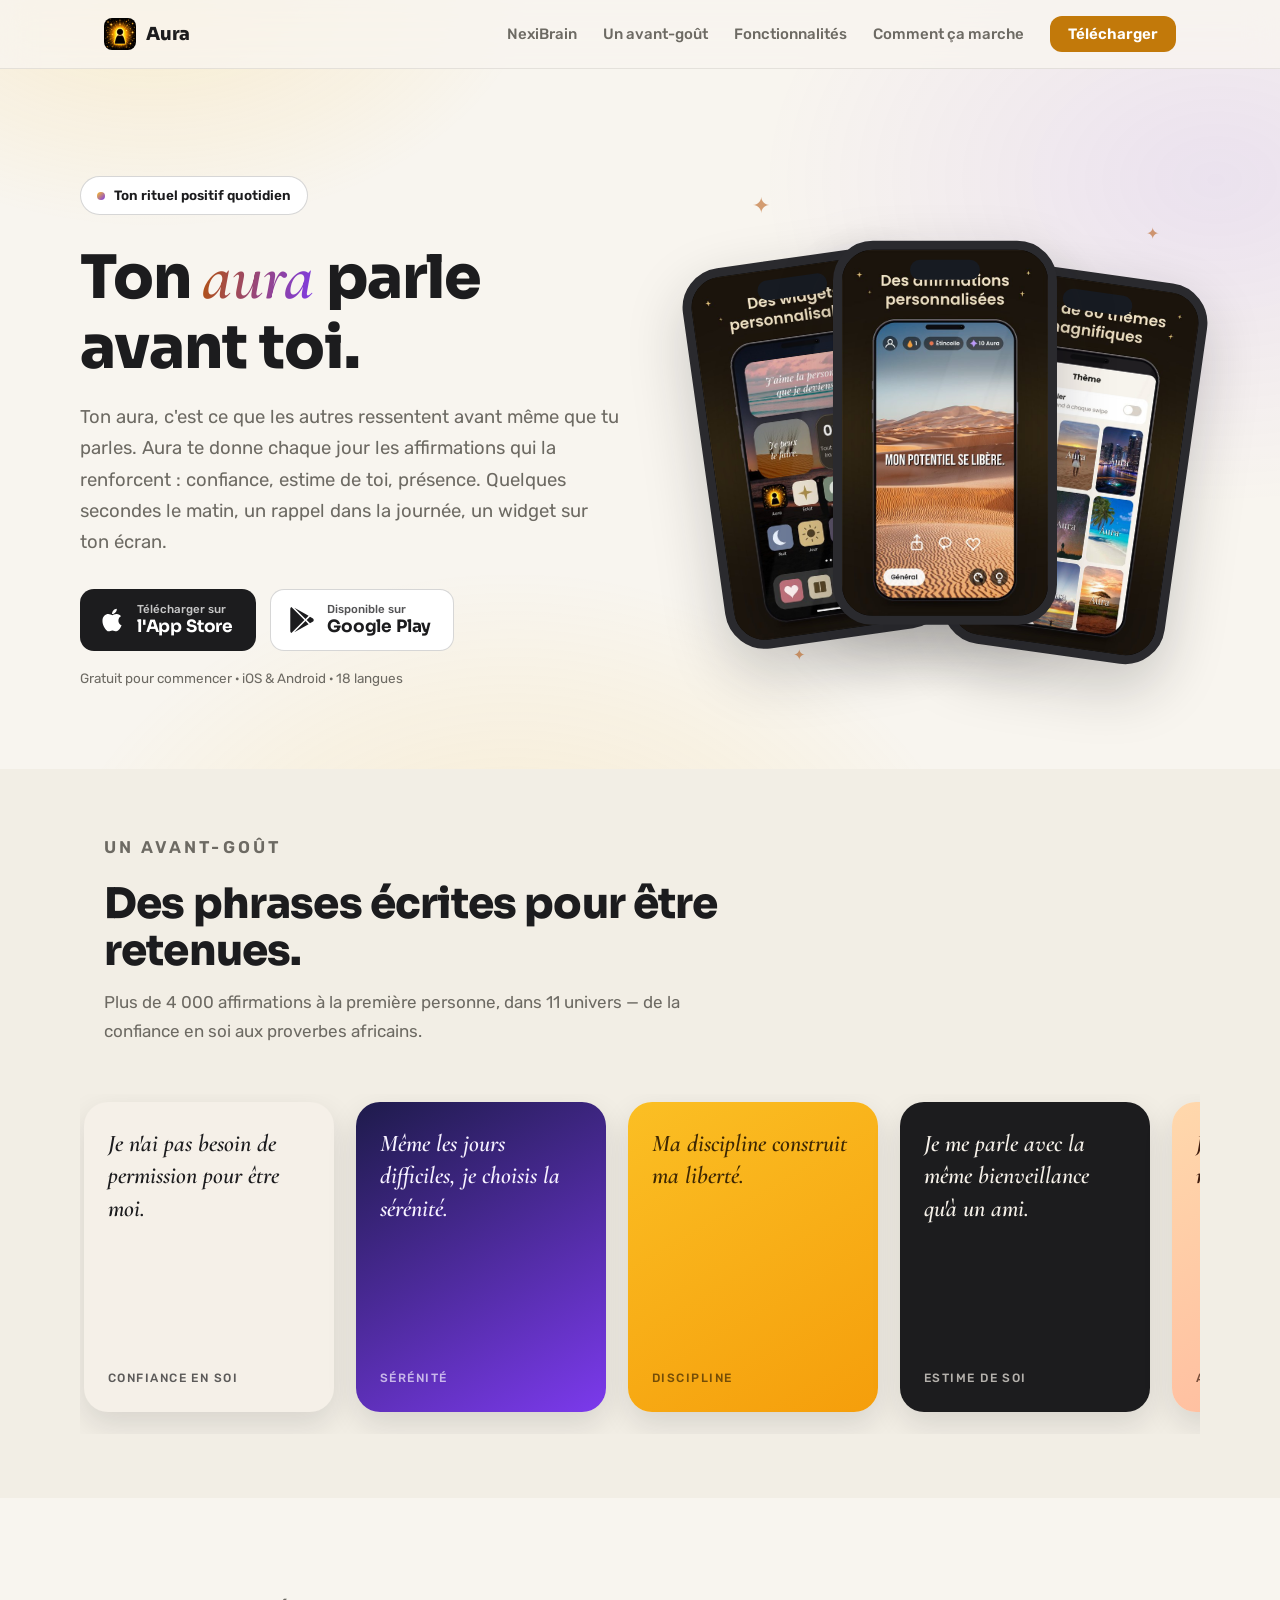
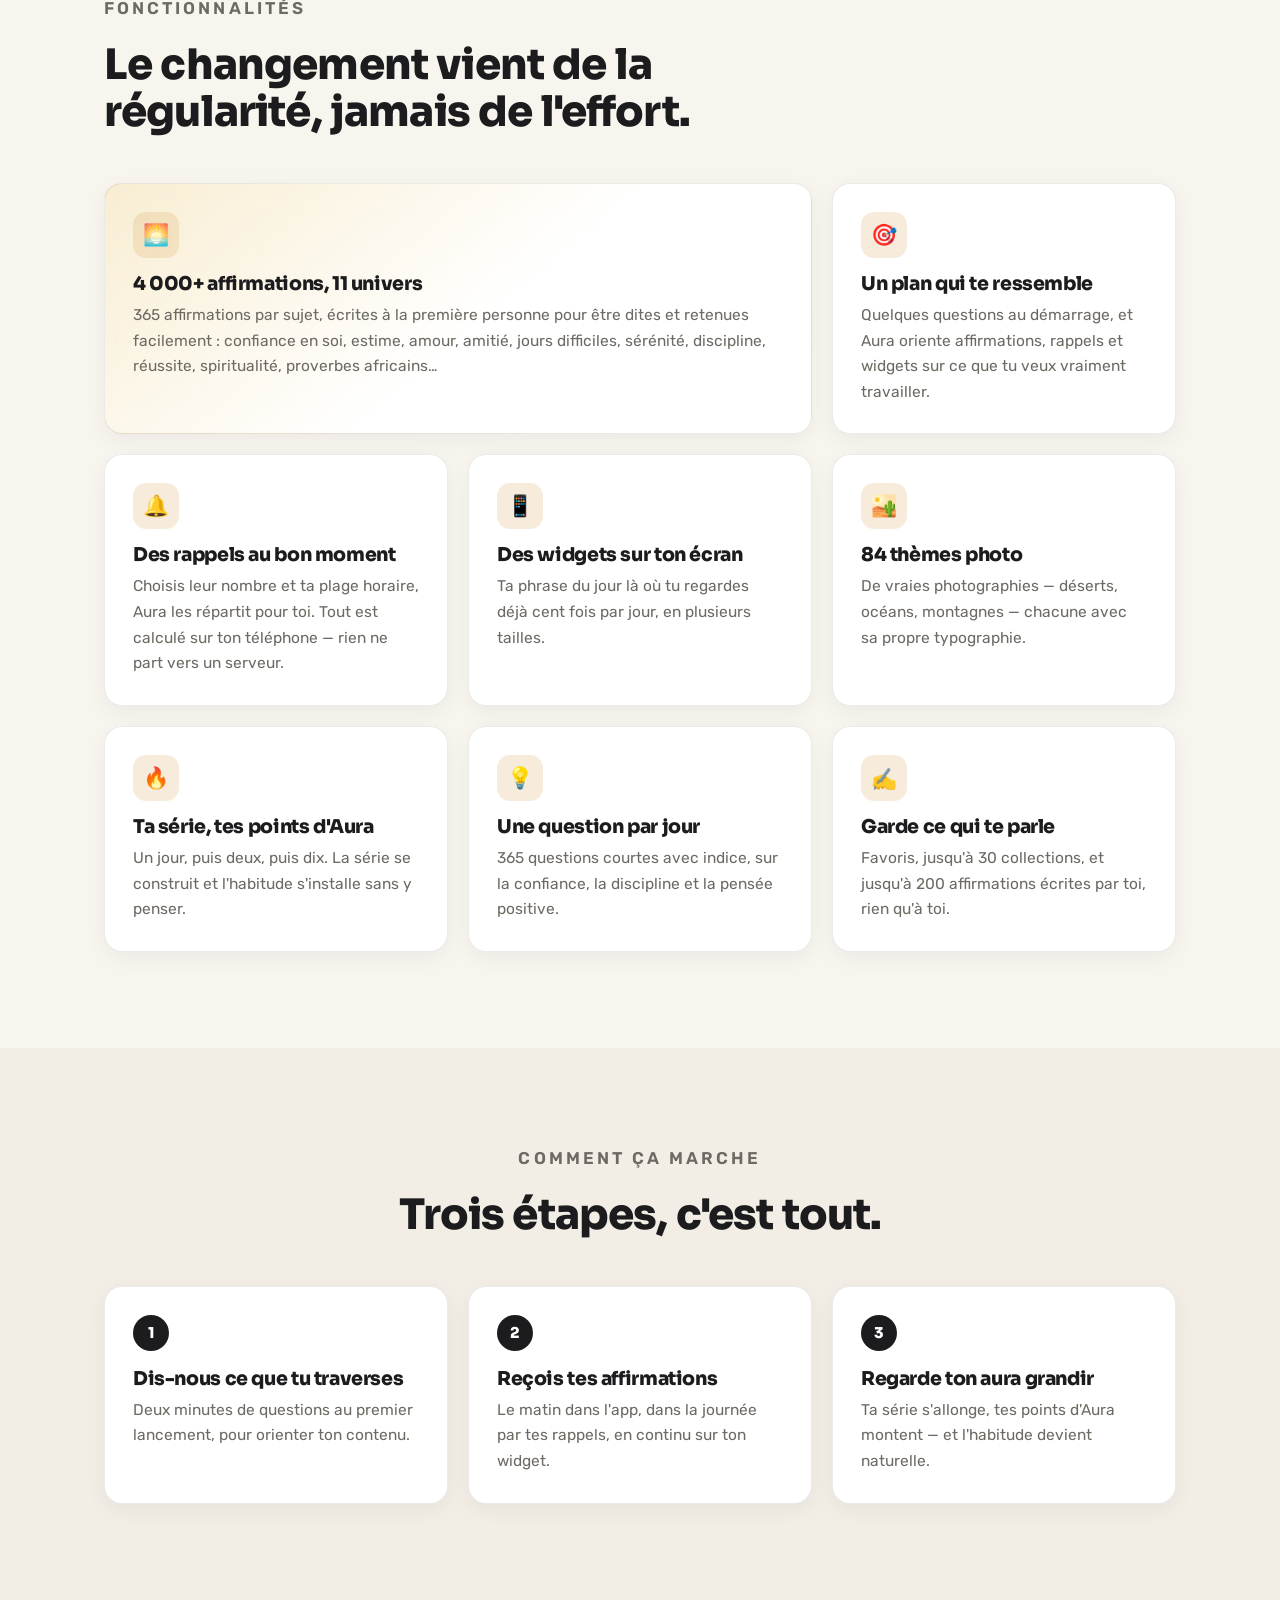
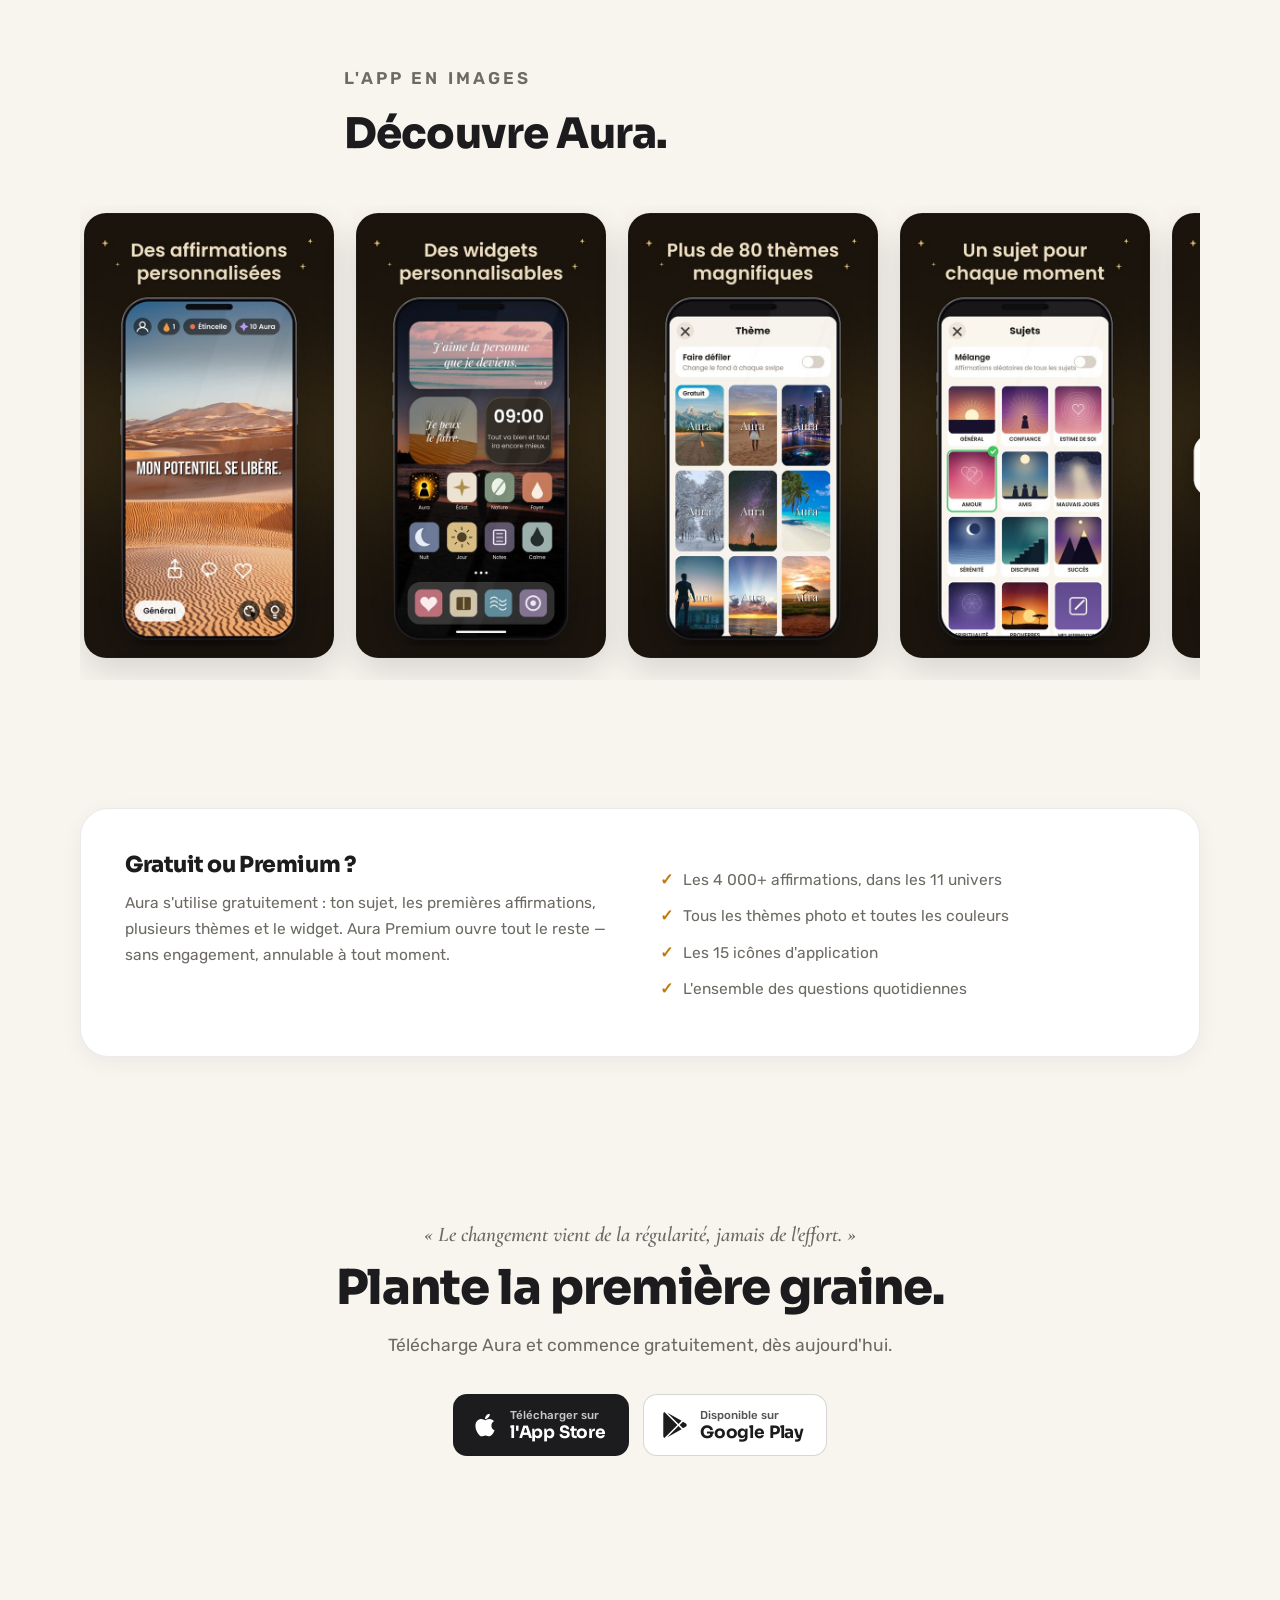
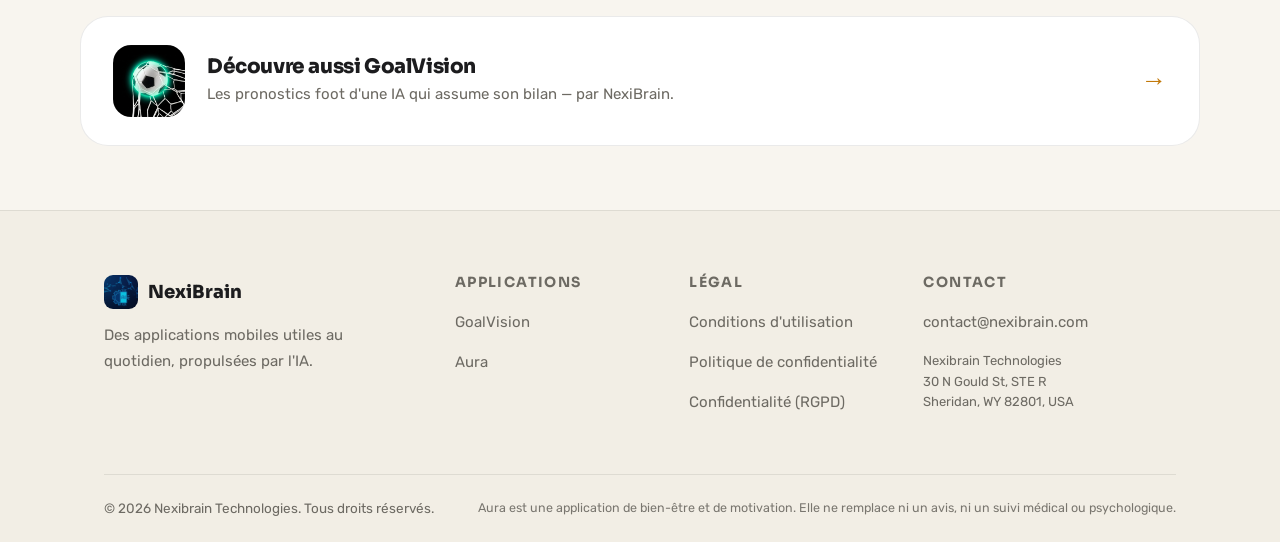
==== aura/index.html @ 0770bfbc "Refonte complète du site NexiBrain en statique Remplace le site WordPress par un site statique (HTML" ====
<!DOCTYPE html>
<html lang="fr">
<head>
  <meta charset="UTF-8">
  <meta name="viewport" content="width=device-width, initial-scale=1.0">
  <title>Aura — Affirmations positives quotidiennes</title>
  <meta name="description" content="Plus de 4 000 affirmations positives et un plan personnalisé pour ta confiance, ton estime et ta sérénité. Widgets, rappels intelligents, 84 thèmes photo.">
  <link rel="canonical" href="https://nexibrain.com/aura/">
  <link rel="icon" type="image/png" href="../assets/img/aura-icon.png">
  <meta name="theme-color" content="#f8f5ef">
  <meta property="og:type" content="website">
  <meta property="og:site_name" content="NexiBrain">
  <meta property="og:title" content="Aura — Affirmations positives quotidiennes">
  <meta property="og:description" content="Ton aura, c'est ce que les autres ressentent avant même que tu parles. Chaque jour, les affirmations qui la renforcent : confiance, estime, sérénité.">
  <meta property="og:url" content="https://nexibrain.com/aura/">
  <meta property="og:image" content="https://nexibrain.com/assets/img/og-aura.jpg">
  <meta name="twitter:card" content="summary_large_image">
  <link rel="preconnect" href="https://fonts.googleapis.com">
  <link rel="preconnect" href="https://fonts.gstatic.com" crossorigin>
  <link href="https://fonts.googleapis.com/css2?family=Sora:wght@400;600;700;800&family=Rubik:wght@400;500;600&family=Cormorant+Garamond:ital,wght@0,600;1,500;1,600&display=swap" rel="stylesheet">
  <link rel="stylesheet" href="../assets/css/base.css">
  <style>
    :root {
      --bg: #f8f5ef;
      --bg-2: #f2eee5;
      --surface: #ffffff;
      --surface-2: #fbf8f2;
      --border: rgba(28, 28, 30, 0.09);
      --border-strong: rgba(28, 28, 30, 0.18);
      --text: #1c1c1e;
      --muted: #6d6a63;
      --accent: #c2790a;
      --accent-2: #7c3aed;
      --accent-ink: #ffffff;
      --glow-a: rgba(251, 191, 36, 0.18);
      --glow-b: rgba(124, 58, 237, 0.10);
      --nav-bg: rgba(248, 245, 239, 0.82);
    }
    body { font-size: 17.5px; }
    .serif { font-family: 'Cormorant Garamond', Georgia, serif; font-style: italic; font-weight: 600; }
    .card { box-shadow: 0 6px 22px rgba(28, 28, 30, 0.05); }
    .store-badge.paper { background: #ffffff; color: #1c1c1e; border-color: var(--border-strong); }
    .store-badge:hover { box-shadow: 0 12px 28px rgba(28, 28, 30, 0.14); }
    .phone { border-color: #2a2a2e; box-shadow: 0 24px 60px rgba(28, 28, 30, 0.22); }
    .pill .dot { animation: none; background: linear-gradient(135deg, #fbbf24, #7c3aed); }

    /* HERO */
    .hero { padding: 84px 0 56px; }
    .hero-grid { display: grid; grid-template-columns: 1.05fr 0.95fr; gap: 48px; align-items: center; }
    .hero h1 { font-size: clamp(36px, 5.8vw, 60px); margin: 24px 0 20px; letter-spacing: -0.015em; }
    .hero h1 .serif {
      font-size: 1.12em;
      background: linear-gradient(100deg, #b45309, #7c3aed);
      -webkit-background-clip: text;
      background-clip: text;
      color: transparent;
      padding-right: 2px;
    }
    .hero .lead { color: var(--muted); font-size: 18.5px; max-width: 540px; margin-bottom: 30px; }
    .hero-micro { font-size: 13.5px; color: var(--muted); margin-top: 16px; }

    /* Éventail de téléphones */
    .fan { position: relative; height: min(560px, 92vw); }
    .fan::before {
      content: "";
      position: absolute;
      inset: 8% 6%;
      border-radius: 50%;
      background:
        radial-gradient(closest-side at 35% 40%, rgba(124, 58, 237, 0.16), transparent 75%),
        radial-gradient(closest-side at 70% 65%, rgba(251, 191, 36, 0.28), transparent 75%);
      filter: blur(38px);
    }
    .fan .phone { position: absolute; width: min(228px, 44%); top: 50%; left: 50%; }
    .fan .p-left { transform: translate(-108%, -46%) rotate(-8deg); z-index: 1; }
    .fan .p-mid { transform: translate(-50%, -50%); z-index: 3; }
    .fan .p-right { transform: translate(8%, -42%) rotate(8deg); z-index: 2; }
    .sparkle { position: absolute; color: #b45309; opacity: 0.55; font-size: 22px; z-index: 4; }
    .sp-1 { top: 6%; left: 12%; }
    .sp-2 { top: 12%; right: 8%; font-size: 16px; }
    .sp-3 { bottom: 8%; left: 20%; font-size: 15px; }
    @media (max-width: 900px) {
      .hero-grid { grid-template-columns: 1fr; }
      .fan { height: min(480px, 100vw); margin-top: 12px; }
      .fan .p-left { transform: translate(-104%, -46%) rotate(-7deg); }
      .fan .p-right { transform: translate(2%, -42%) rotate(7deg); }
    }

    /* Cartes d'affirmations */
    .aff-card {
      width: 250px;
      height: 310px;
      border-radius: 24px;
      padding: 26px 24px;
      display: flex;
      flex-direction: column;
      justify-content: space-between;
      box-shadow: 0 12px 30px rgba(28, 28, 30, 0.12);
      font-family: 'Cormorant Garamond', Georgia, serif;
      font-style: italic;
      font-weight: 600;
      font-size: 24px;
      line-height: 1.35;
    }
    .aff-card .topic {
      font-family: var(--font-body);
      font-style: normal;
      font-weight: 500;
      font-size: 12px;
      letter-spacing: 0.12em;
      text-transform: uppercase;
      opacity: 0.7;
    }
    .aff-cream { background: #f5f0e8; color: #1c1c1e; }
    .aff-ink { background: #1c1c1e; color: #f5f0e8; }
    .aff-peach { background: linear-gradient(150deg, #ffd8ac, #ffb79d); color: #401d0f; }
    .aff-aura { background: linear-gradient(150deg, #1e1b4b, #7c3aed); color: #f6f1ff; }
    .aff-gold { background: linear-gradient(150deg, #fbbf24, #f59e0b); color: #3d2703; }

    /* Fonctionnalités */
    .features-grid { display: grid; grid-template-columns: repeat(3, 1fr); gap: 20px; }
    .features-grid .wide { grid-column: span 2; background: linear-gradient(140deg, rgba(251, 191, 36, 0.14), #ffffff 55%); }
    @media (max-width: 860px) {
      .features-grid { grid-template-columns: 1fr; }
      .features-grid .wide { grid-column: span 1; }
    }

    /* Étapes */
    .steps { display: grid; grid-template-columns: repeat(3, 1fr); gap: 20px; counter-reset: step; }
    .steps .card h3 { margin-top: 4px; }
    .step-num {
      font-family: var(--font-display);
      font-weight: 800;
      font-size: 15px;
      display: inline-grid;
      place-items: center;
      width: 36px;
      height: 36px;
      border-radius: 50%;
      background: #1c1c1e;
      color: #fff;
      margin-bottom: 14px;
    }
    @media (max-width: 760px) { .steps { grid-template-columns: 1fr; } }

    /* Galerie */
    .gallery-card { border-radius: 22px; overflow: hidden; box-shadow: 0 14px 34px rgba(28, 28, 30, 0.14); width: 250px; }
    .gallery-card img { width: 100%; }

    /* Premium */
    .premium {
      border: 1px solid var(--border);
      border-radius: var(--radius-lg);
      background: var(--surface);
      padding: 44px;
      display: grid;
      grid-template-columns: 1fr 1fr;
      gap: 40px;
      box-shadow: 0 6px 22px rgba(28, 28, 30, 0.05);
    }
    .premium h3 { font-size: 22px; margin-bottom: 12px; }
    .premium p { color: var(--muted); font-size: 15.5px; }
    .premium ul { list-style: none; margin-top: 14px; }
    .premium li { display: flex; gap: 10px; color: var(--muted); font-size: 15.5px; margin-bottom: 10px; }
    .premium li::before { content: "✓"; color: var(--accent); font-weight: 700; flex: none; }
    @media (max-width: 760px) { .premium { grid-template-columns: 1fr; padding: 30px 24px; } }

    /* CTA final */
    .final-cta { text-align: center; }
    .final-cta h2 { font-size: clamp(30px, 5vw, 48px); margin-bottom: 16px; }
    .final-cta .mantra { font-size: 21px; margin-bottom: 8px; }
    .final-cta p { color: var(--muted); margin-bottom: 34px; }
    .final-cta .store-badges { justify-content: center; }

    .disclaimer { font-size: 12.5px; color: var(--muted); opacity: 0.9; }
  </style>
</head>
<body>
  <div class="ambient" aria-hidden="true"></div>

  <header class="nav">
    <div class="container nav-inner">
      <a class="nav-brand" href="../">
        <img src="../assets/img/aura-icon.png" alt="" width="32" height="32">
        Aura
      </a>
      <nav aria-label="Navigation principale">
        <button class="nav-toggle" aria-expanded="false" aria-controls="nav-menu" aria-label="Ouvrir le menu">☰</button>
        <ul class="nav-links" id="nav-menu">
          <li><a href="../">NexiBrain</a></li>
          <li><a href="#avant-gout">Un avant-goût</a></li>
          <li><a href="#features">Fonctionnalités</a></li>
          <li><a href="#comment">Comment ça marche</a></li>
          <li><a class="nav-cta" href="#download">Télécharger</a></li>
        </ul>
      </nav>
    </div>
  </header>

  <main>
    <!-- ============================== HERO ============================== -->
    <section class="hero container">
      <div class="hero-grid">
        <div>
          <span class="pill reveal"><span class="dot"></span>Ton rituel positif quotidien</span>
          <h1 class="reveal d1">Ton <span class="serif">aura</span> parle avant toi.</h1>
          <p class="lead reveal d2">Ton aura, c'est ce que les autres ressentent avant même que tu parles. Aura te donne chaque jour les affirmations qui la renforcent : confiance, estime de toi, présence. Quelques secondes le matin, un rappel dans la journée, un widget sur ton écran.</p>
          <div class="store-badges reveal d3">
            <a class="store-badge ink" href="https://apps.apple.com/app/id6796895963" target="_blank" rel="noopener">
              <svg viewBox="0 0 384 512" fill="currentColor" aria-hidden="true"><path d="M318.7 268.7c-.2-36.7 16.4-64.4 50-84.8-18.8-26.9-47.2-41.7-84.7-44.6-35.5-2.8-74.3 20.7-88.5 20.7-15 0-49.4-19.7-76.4-19.7C63.3 141.2 4 184.8 4 273.5q0 39.3 14.4 81.2c12.8 36.7 59 126.7 107.2 125.2 25.2-.6 43-17.9 75.8-17.9 31.8 0 48.3 17.9 76.4 17.9 48.6-.7 90.4-82.5 102.6-119.3-65.2-30.7-61.7-90-61.7-91.9zm-56.6-164.2c27.3-32.4 24.8-61.9 24-72.5-24.1 1.4-52 16.4-67.9 34.9-17.5 19.8-27.8 44.3-25.6 71.9 26.1 2 49.9-11.4 69.5-34.3z"/></svg>
              <span><small>Télécharger sur</small><strong>l'App Store</strong></span>
            </a>
            <a class="store-badge paper" href="https://play.google.com/store/apps/details?id=nexibrain.boost.motivation" target="_blank" rel="noopener">
              <svg viewBox="0 0 512 512" fill="currentColor" aria-hidden="true"><path d="M325.3 234.3L104.6 13l280.8 161.2-60.1 60.1zM47 0C34 6.8 25.3 19.2 25.3 35.3v441.3c0 16.1 8.7 28.5 21.7 35.3l256.6-256L47 0zm425.2 225.6l-58.9-34.1-65.7 64.5 65.7 64.5 60.1-34.1c18-14.3 18-46.5-1.2-60.8zM104.6 499l280.8-161.2-60.1-60.1L104.6 499z"/></svg>
              <span><small>Disponible sur</small><strong>Google Play</strong></span>
            </a>
          </div>
          <p class="hero-micro reveal d3">Gratuit pour commencer · iOS &amp; Android · 18 langues</p>
        </div>
        <div class="fan reveal d2">
          <span class="sparkle sp-1" aria-hidden="true">✦</span>
          <span class="sparkle sp-2" aria-hidden="true">✦</span>
          <span class="sparkle sp-3" aria-hidden="true">✦</span>
          <div class="phone p-left"><img src="../assets/img/aura/shot-widgets.jpg" alt="Widgets Aura sur l'écran d'accueil" width="540" height="960"></div>
          <div class="phone p-mid"><img src="../assets/img/aura/shot-quotes.jpg" alt="Affirmation du jour dans Aura" width="540" height="960" fetchpriority="high"></div>
          <div class="phone p-right"><img src="../assets/img/aura/shot-themes.jpg" alt="Thèmes photographiques d'Aura" width="540" height="960"></div>
        </div>
      </div>
    </section>

    <!-- ============================== AVANT-GOÛT ============================== -->
    <section id="avant-gout" class="section-tight" style="background: var(--bg-2);">
      <div class="container">
        <div class="section-head reveal">
          <p class="eyebrow">Un avant-goût</p>
          <h2>Des phrases écrites pour être retenues.</h2>
          <p>Plus de 4 000 affirmations à la première personne, dans 11 univers — de la confiance en soi aux proverbes africains.</p>
        </div>
      </div>
      <div class="container snap-row reveal">
        <div class="aff-card aff-cream"><span>Je n'ai pas besoin de permission pour être moi.</span><span class="topic">Confiance en soi</span></div>
        <div class="aff-card aff-aura"><span>Même les jours difficiles, je choisis la sérénité.</span><span class="topic">Sérénité</span></div>
        <div class="aff-card aff-gold"><span>Ma discipline construit ma liberté.</span><span class="topic">Discipline</span></div>
        <div class="aff-card aff-ink"><span>Je me parle avec la même bienveillance qu'à un ami.</span><span class="topic">Estime de soi</span></div>
        <div class="aff-card aff-peach"><span>Je mérite ce qui m'arrive de beau.</span><span class="topic">Amour</span></div>
      </div>
    </section>

    <!-- ============================== FONCTIONNALITÉS ============================== -->
    <section id="features" class="section">
      <div class="container">
        <div class="section-head reveal">
          <p class="eyebrow">Fonctionnalités</p>
          <h2>Le changement vient de la régularité, jamais de l'effort.</h2>
        </div>
        <div class="features-grid">
          <div class="card wide reveal">
            <div class="card-icon">🌅</div>
            <h3>4 000+ affirmations, 11 univers</h3>
            <p>365 affirmations par sujet, écrites à la première personne pour être dites et retenues facilement : confiance en soi, estime, amour, amitié, jours difficiles, sérénité, discipline, réussite, spiritualité, proverbes africains…</p>
          </div>
          <div class="card reveal d1">
            <div class="card-icon">🎯</div>
            <h3>Un plan qui te ressemble</h3>
            <p>Quelques questions au démarrage, et Aura oriente affirmations, rappels et widgets sur ce que tu veux vraiment travailler.</p>
          </div>
          <div class="card reveal">
            <div class="card-icon">🔔</div>
            <h3>Des rappels au bon moment</h3>
            <p>Choisis leur nombre et ta plage horaire, Aura les répartit pour toi. Tout est calculé sur ton téléphone — rien ne part vers un serveur.</p>
          </div>
          <div class="card reveal d1">
            <div class="card-icon">📱</div>
            <h3>Des widgets sur ton écran</h3>
            <p>Ta phrase du jour là où tu regardes déjà cent fois par jour, en plusieurs tailles.</p>
          </div>
          <div class="card reveal d2">
            <div class="card-icon">🏜️</div>
            <h3>84 thèmes photo</h3>
            <p>De vraies photographies — déserts, océans, montagnes — chacune avec sa propre typographie.</p>
          </div>
          <div class="card reveal">
            <div class="card-icon">🔥</div>
            <h3>Ta série, tes points d'Aura</h3>
            <p>Un jour, puis deux, puis dix. La série se construit et l'habitude s'installe sans y penser.</p>
          </div>
          <div class="card reveal d1">
            <div class="card-icon">💡</div>
            <h3>Une question par jour</h3>
            <p>365 questions courtes avec indice, sur la confiance, la discipline et la pensée positive.</p>
          </div>
          <div class="card reveal d2">
            <div class="card-icon">✍️</div>
            <h3>Garde ce qui te parle</h3>
            <p>Favoris, jusqu'à 30 collections, et jusqu'à 200 affirmations écrites par toi, rien qu'à toi.</p>
          </div>
        </div>
      </div>
    </section>

    <!-- ============================== COMMENT ÇA MARCHE ============================== -->
    <section id="comment" class="section" style="background: var(--bg-2);">
      <div class="container">
        <div class="section-head center reveal">
          <p class="eyebrow">Comment ça marche</p>
          <h2>Trois étapes, c'est tout.</h2>
        </div>
        <div class="steps">
          <div class="card reveal">
            <span class="step-num">1</span>
            <h3>Dis-nous ce que tu traverses</h3>
            <p>Deux minutes de questions au premier lancement, pour orienter ton contenu.</p>
          </div>
          <div class="card reveal d1">
            <span class="step-num">2</span>
            <h3>Reçois tes affirmations</h3>
            <p>Le matin dans l'app, dans la journée par tes rappels, en continu sur ton widget.</p>
          </div>
          <div class="card reveal d2">
            <span class="step-num">3</span>
            <h3>Regarde ton aura grandir</h3>
            <p>Ta série s'allonge, tes points d'Aura montent — et l'habitude devient naturelle.</p>
          </div>
        </div>
      </div>
    </section>

    <!-- ============================== GALERIE ============================== -->
    <section class="section-tight">
      <div class="container section-head reveal">
        <p class="eyebrow">L'app en images</p>
        <h2>Découvre Aura.</h2>
      </div>
      <div class="container snap-row reveal">
        <div class="gallery-card"><img src="../assets/img/aura/shot-quotes.jpg" alt="Affirmation du jour sur un thème photo" loading="lazy" width="540" height="960"></div>
        <div class="gallery-card"><img src="../assets/img/aura/shot-widgets.jpg" alt="Widgets d'écran d'accueil" loading="lazy" width="540" height="960"></div>
        <div class="gallery-card"><img src="../assets/img/aura/shot-themes.jpg" alt="Choix des thèmes photographiques" loading="lazy" width="540" height="960"></div>
        <div class="gallery-card"><img src="../assets/img/aura/shot-subjects.jpg" alt="Les 11 univers d'affirmations" loading="lazy" width="540" height="960"></div>
        <div class="gallery-card"><img src="../assets/img/aura/shot-notif.jpg" alt="Rappels intelligents" loading="lazy" width="540" height="960"></div>
        <div class="gallery-card"><img src="../assets/img/aura/shot-question.jpg" alt="Une question par jour" loading="lazy" width="540" height="960"></div>
      </div>
    </section>

    <!-- ============================== PREMIUM ============================== -->
    <section class="section-tight container">
      <div class="premium reveal">
        <div>
          <h3>Gratuit ou Premium ?</h3>
          <p>Aura s'utilise gratuitement : ton sujet, les premières affirmations, plusieurs thèmes et le widget. Aura Premium ouvre tout le reste — sans engagement, annulable à tout moment.</p>
        </div>
        <div>
          <ul>
            <li>Les 4 000+ affirmations, dans les 11 univers</li>
            <li>Tous les thèmes photo et toutes les couleurs</li>
            <li>Les 15 icônes d'application</li>
            <li>L'ensemble des questions quotidiennes</li>
          </ul>
        </div>
      </div>
    </section>

    <!-- ============================== CTA FINAL ============================== -->
    <section id="download" class="section final-cta">
      <div class="container">
        <p class="mantra serif reveal">« Le changement vient de la régularité, jamais de l'effort. »</p>
        <h2 class="reveal d1">Plante la première graine.</h2>
        <p class="reveal d1">Télécharge Aura et commence gratuitement, dès aujourd'hui.</p>
        <div class="store-badges reveal d2">
          <a class="store-badge ink" href="https://apps.apple.com/app/id6796895963" target="_blank" rel="noopener">
            <svg viewBox="0 0 384 512" fill="currentColor" aria-hidden="true"><path d="M318.7 268.7c-.2-36.7 16.4-64.4 50-84.8-18.8-26.9-47.2-41.7-84.7-44.6-35.5-2.8-74.3 20.7-88.5 20.7-15 0-49.4-19.7-76.4-19.7C63.3 141.2 4 184.8 4 273.5q0 39.3 14.4 81.2c12.8 36.7 59 126.7 107.2 125.2 25.2-.6 43-17.9 75.8-17.9 31.8 0 48.3 17.9 76.4 17.9 48.6-.7 90.4-82.5 102.6-119.3-65.2-30.7-61.7-90-61.7-91.9zm-56.6-164.2c27.3-32.4 24.8-61.9 24-72.5-24.1 1.4-52 16.4-67.9 34.9-17.5 19.8-27.8 44.3-25.6 71.9 26.1 2 49.9-11.4 69.5-34.3z"/></svg>
            <span><small>Télécharger sur</small><strong>l'App Store</strong></span>
          </a>
          <a class="store-badge paper" href="https://play.google.com/store/apps/details?id=nexibrain.boost.motivation" target="_blank" rel="noopener">
            <svg viewBox="0 0 512 512" fill="currentColor" aria-hidden="true"><path d="M325.3 234.3L104.6 13l280.8 161.2-60.1 60.1zM47 0C34 6.8 25.3 19.2 25.3 35.3v441.3c0 16.1 8.7 28.5 21.7 35.3l256.6-256L47 0zm425.2 225.6l-58.9-34.1-65.7 64.5 65.7 64.5 60.1-34.1c18-14.3 18-46.5-1.2-60.8zM104.6 499l280.8-161.2-60.1-60.1L104.6 499z"/></svg>
            <span><small>Disponible sur</small><strong>Google Play</strong></span>
          </a>
        </div>
      </div>
    </section>

    <!-- ============================== CROSS-PROMO ============================== -->
    <section class="section-tight container">
      <a class="crosspromo reveal" href="../goalvision/" style="background: var(--surface);">
        <img src="../assets/img/goalvision-icon.png" alt="Icône GoalVision" width="72" height="72">
        <div class="cp-text">
          <h3>Découvre aussi GoalVision</h3>
          <p>Les pronostics foot d'une IA qui assume son bilan — par NexiBrain.</p>
        </div>
        <span class="cp-arrow" aria-hidden="true">→</span>
      </a>
    </section>
  </main>

  <!-- ============================== FOOTER ============================== -->
  <footer class="footer">
    <div class="container">
      <div class="footer-grid">
        <div>
          <div class="footer-brand">
            <img src="../assets/img/nexibrain-icon.png" alt="" width="34" height="34">
            NexiBrain
          </div>
          <p class="footer-tagline">Des applications mobiles utiles au quotidien, propulsées par l'IA.</p>
        </div>
        <div>
          <h4>Applications</h4>
          <ul>
            <li><a href="../goalvision/">GoalVision</a></li>
            <li><a href="./" aria-current="page">Aura</a></li>
          </ul>
        </div>
        <div>
          <h4>Légal</h4>
          <ul>
            <li><a href="../terms-of-service/">Conditions d'utilisation</a></li>
            <li><a href="../privacy-policy/">Politique de confidentialité</a></li>
            <li><a href="../privacy-policy-gdpr/">Confidentialité (RGPD)</a></li>
          </ul>
        </div>
        <div>
          <h4>Contact</h4>
          <ul>
            <li><a href="mailto:contact@nexibrain.com">contact@nexibrain.com</a></li>
          </ul>
          <p class="footer-note">Nexibrain Technologies<br>30 N Gould St, STE R<br>Sheridan, WY 82801, USA</p>
        </div>
      </div>
      <div class="footer-bottom">
        <span>© 2026 Nexibrain Technologies. Tous droits réservés.</span>
        <span class="disclaimer">Aura est une application de bien-être et de motivation. Elle ne remplace ni un avis, ni un suivi médical ou psychologique.</span>
      </div>
    </div>
  </footer>

  <script src="../assets/js/site.js" defer></script>
</body>
</html>
---- assets/css/base.css ----
/* ==========================================================================
   NexiBrain — socle partagé (reset, tokens, composants)
   Chaque page définit sa palette en surchargeant les tokens :root ci-dessous.
   ========================================================================== */

*, *::before, *::after { box-sizing: border-box; margin: 0; padding: 0; }

:root {
  /* Palette par défaut (studio, sombre) — surchargée par page */
  --bg: #0a0a1f;
  --bg-2: #10102e;
  --surface: rgba(255, 255, 255, 0.04);
  --surface-2: rgba(255, 255, 255, 0.07);
  --border: rgba(255, 255, 255, 0.09);
  --border-strong: rgba(255, 255, 255, 0.16);
  --text: #f2f4fb;
  --muted: #9aa3c0;
  --accent: #1ca8ef;
  --accent-2: #6ee7ff;
  --accent-ink: #06263a;
  --glow-a: rgba(28, 168, 239, 0.16);
  --glow-b: rgba(108, 92, 231, 0.14);
  --nav-bg: rgba(10, 10, 31, 0.78);
  --radius: 18px;
  --radius-lg: 28px;
  --font-display: 'Sora', 'Segoe UI', sans-serif;
  --font-body: 'Rubik', 'Segoe UI', sans-serif;
}

html { scroll-behavior: smooth; }
@media (prefers-reduced-motion: reduce) { html { scroll-behavior: auto; } }

body {
  background: var(--bg);
  color: var(--text);
  font-family: var(--font-body);
  font-size: 17px;
  line-height: 1.7;
  -webkit-font-smoothing: antialiased;
  /* clip (et non hidden) : se propage au viewport sans faire de <body> un
     conteneur de défilement, ce qui casserait la nav sticky. */
  overflow-x: clip;
}

img { max-width: 100%; height: auto; display: block; }
a { color: inherit; text-decoration: none; }

h1, h2, h3, h4 {
  font-family: var(--font-display);
  font-weight: 800;
  line-height: 1.12;
  letter-spacing: -0.02em;
}

.container { max-width: 1120px; margin: 0 auto; padding: 0 24px; }
.section { padding: 96px 0; position: relative; }
.section-tight { padding: 64px 0; }

/* --- Fond ambiant (halos radiaux, zéro image) ------------------------------ */
.ambient {
  position: fixed;
  inset: 0;
  z-index: -1;
  pointer-events: none;
  background:
    radial-gradient(600px 420px at 12% -5%, var(--glow-a), transparent 65%),
    radial-gradient(700px 500px at 95% 20%, var(--glow-b), transparent 65%),
    radial-gradient(700px 600px at 40% 110%, var(--glow-a), transparent 70%);
}

/* --- Navigation ------------------------------------------------------------ */
.nav {
  position: sticky;
  top: 0;
  z-index: 50;
  background: var(--nav-bg);
  -webkit-backdrop-filter: blur(16px) saturate(1.3);
  backdrop-filter: blur(16px) saturate(1.3);
  border-bottom: 1px solid var(--border);
}
.nav-inner {
  display: flex;
  align-items: center;
  justify-content: space-between;
  height: 68px;
  gap: 16px;
}
.nav-brand { display: flex; align-items: center; gap: 10px; font-family: var(--font-display); font-weight: 800; font-size: 18px; letter-spacing: -0.01em; }
.nav-brand img { width: 32px; height: 32px; border-radius: 8px; }
.nav-links { display: flex; align-items: center; gap: 26px; list-style: none; }
.nav-links a { font-size: 15px; font-weight: 500; color: var(--muted); transition: color 0.2s; }
.nav-links a:hover, .nav-links a[aria-current="page"] { color: var(--text); }
.nav-cta {
  background: var(--accent);
  color: var(--accent-ink) !important;
  font-weight: 600 !important;
  padding: 9px 18px;
  border-radius: 12px;
  transition: transform 0.15s, filter 0.2s;
}
.nav-cta:hover { filter: brightness(1.08); transform: translateY(-1px); }
.nav-toggle {
  display: none;
  background: none;
  border: 1px solid var(--border-strong);
  border-radius: 10px;
  width: 42px;
  height: 42px;
  cursor: pointer;
  color: var(--text);
  font-size: 20px;
  line-height: 1;
}
@media (max-width: 820px) {
  .nav-toggle { display: grid; place-items: center; }
  .nav-links {
    position: absolute;
    top: 68px;
    left: 0;
    right: 0;
    flex-direction: column;
    align-items: stretch;
    gap: 0;
    background: var(--bg);
    border-bottom: 1px solid var(--border);
    padding: 8px 24px 20px;
    display: none;
  }
  .nav-links.open { display: flex; }
  .nav-links li { border-top: 1px solid var(--border); }
  .nav-links a { display: block; padding: 14px 4px; font-size: 16px; }
  .nav-links .nav-cta { margin-top: 14px; text-align: center; border-top: none; }
  .nav-links li:has(.nav-cta) { border-top: none; }
}

/* --- Eyebrow / pill -------------------------------------------------------- */
.eyebrow {
  display: inline-flex;
  align-items: center;
  gap: 8px;
  font-size: 12.5px;
  font-weight: 600;
  letter-spacing: 0.18em;
  text-transform: uppercase;
  color: var(--accent);
  margin-bottom: 18px;
}
.pill {
  display: inline-flex;
  align-items: center;
  gap: 9px;
  font-size: 13.5px;
  font-weight: 600;
  color: var(--text);
  background: var(--surface);
  border: 1px solid var(--border-strong);
  border-radius: 999px;
  padding: 7px 16px;
  -webkit-backdrop-filter: blur(8px);
  backdrop-filter: blur(8px);
}
.pill .dot {
  width: 8px;
  height: 8px;
  border-radius: 50%;
  background: var(--accent);
  animation: pulse 1.8s ease-in-out infinite;
}
@keyframes pulse {
  0%, 100% { opacity: 1; transform: scale(1); }
  50% { opacity: 0.45; transform: scale(0.8); }
}

/* --- Boutons --------------------------------------------------------------- */
.btn {
  display: inline-flex;
  align-items: center;
  justify-content: center;
  gap: 8px;
  font-family: var(--font-body);
  font-size: 16px;
  font-weight: 600;
  border-radius: 14px;
  padding: 14px 26px;
  cursor: pointer;
  border: 1px solid transparent;
  transition: transform 0.15s, filter 0.2s, background 0.2s;
}
.btn:hover { transform: translateY(-2px); }
.btn-primary { background: var(--accent); color: var(--accent-ink); }
.btn-primary:hover { filter: brightness(1.08); }
.btn-ghost { border-color: var(--border-strong); color: var(--text); background: transparent; }
.btn-ghost:hover { background: var(--surface); }

/* --- Badges stores (SVG inline) -------------------------------------------- */
.store-badges { display: flex; flex-wrap: wrap; gap: 14px; }
.store-badge {
  display: inline-flex;
  align-items: center;
  gap: 12px;
  border-radius: 14px;
  padding: 12px 22px 12px 18px;
  min-height: 62px;
  border: 1px solid transparent;
  transition: transform 0.18s, box-shadow 0.18s, filter 0.2s;
}
.store-badge:hover { transform: translateY(-2px); box-shadow: 0 12px 28px rgba(0, 0, 0, 0.28); }
.store-badge svg { width: 26px; height: 26px; flex: none; }
.store-badge span { display: flex; flex-direction: column; line-height: 1.25; text-align: left; }
.store-badge small { font-size: 11.5px; font-weight: 500; opacity: 0.75; }
.store-badge strong { font-family: var(--font-display); font-size: 17px; font-weight: 700; letter-spacing: -0.01em; }
.store-badge.light { background: #f5f7fa; color: #0d1117; }
.store-badge.dark { background: rgba(255, 255, 255, 0.05); color: var(--text); border-color: var(--border-strong); }
.store-badge.ink { background: #1c1c1e; color: #fff; }
@media (max-width: 560px) {
  .store-badges { flex-direction: column; align-items: stretch; }
  .store-badge { justify-content: center; }
}

/* --- Cartes ---------------------------------------------------------------- */
.card {
  background: var(--surface);
  border: 1px solid var(--border);
  border-radius: var(--radius);
  padding: 28px;
  -webkit-backdrop-filter: blur(12px);
  backdrop-filter: blur(12px);
}
.card h3 { font-size: 19px; margin-bottom: 8px; }
.card p { color: var(--muted); font-size: 15.5px; line-height: 1.65; }
.card-icon {
  width: 46px;
  height: 46px;
  border-radius: 13px;
  display: grid;
  place-items: center;
  margin-bottom: 16px;
  background: color-mix(in srgb, var(--accent) 14%, transparent);
  color: var(--accent);
  font-size: 21px;
}

/* --- Cadre téléphone (CSS pur) --------------------------------------------- */
.phone {
  position: relative;
  border-radius: 40px;
  border: 9px solid #171b22;
  background: #000;
  overflow: hidden;
  box-shadow: 0 24px 60px rgba(0, 0, 0, 0.45), 0 0 0 1px rgba(255, 255, 255, 0.06);
}
.phone::before {
  content: "";
  position: absolute;
  top: 10px;
  left: 50%;
  transform: translateX(-50%);
  width: 34%;
  height: 20px;
  background: #171b22;
  border-radius: 12px;
  z-index: 2;
}
.phone img { width: 100%; }

/* --- Marquee (défilement infini, CSS pur) ----------------------------------- */
.marquee { overflow: hidden; position: relative; }
.marquee-track {
  display: flex;
  gap: 0;
  width: max-content;
  animation: marquee 38s linear infinite;
}
.marquee:hover .marquee-track { animation-play-state: paused; }
@keyframes marquee {
  from { transform: translateX(0); }
  to { transform: translateX(-50%); }
}
@media (prefers-reduced-motion: reduce) {
  .marquee-track { animation: none; }
  .marquee { overflow-x: auto; }
}

/* --- Galerie snap-scroll ---------------------------------------------------- */
.snap-row {
  display: flex;
  gap: 22px;
  overflow-x: auto;
  scroll-snap-type: x mandatory;
  padding: 8px 4px 22px;
  scrollbar-width: thin;
}
.snap-row > * { scroll-snap-align: center; flex: none; }

/* --- FAQ (details/summary) --------------------------------------------------*/
.faq details {
  border: 1px solid var(--border);
  border-radius: var(--radius);
  background: var(--surface);
  margin-bottom: 12px;
  overflow: hidden;
}
.faq summary {
  cursor: pointer;
  list-style: none;
  display: flex;
  justify-content: space-between;
  align-items: center;
  gap: 16px;
  padding: 18px 22px;
  font-family: var(--font-display);
  font-weight: 600;
  font-size: 16.5px;
}
.faq summary::-webkit-details-marker { display: none; }
.faq summary::after {
  content: "+";
  font-size: 22px;
  font-weight: 400;
  color: var(--accent);
  transition: transform 0.2s;
  flex: none;
}
.faq details[open] summary::after { transform: rotate(45deg); }
.faq details p { padding: 0 22px 20px; color: var(--muted); font-size: 15.5px; }

/* --- Sections d'en-tête ------------------------------------------------------*/
.section-head { max-width: 640px; margin-bottom: 48px; }
.section-head.center { margin-left: auto; margin-right: auto; text-align: center; }
.section-head h2 { font-size: clamp(28px, 4.4vw, 42px); margin-bottom: 14px; }
.section-head p { color: var(--muted); font-size: 17px; }

/* --- Footer ------------------------------------------------------------------*/
.footer {
  border-top: 1px solid var(--border);
  padding: 64px 0 0;
  background: var(--bg-2);
}
.footer-grid {
  display: grid;
  grid-template-columns: 1.6fr 1fr 1fr 1.3fr;
  gap: 40px;
  padding-bottom: 48px;
}
.footer h4 { font-size: 14px; letter-spacing: 0.1em; text-transform: uppercase; color: var(--muted); margin-bottom: 16px; font-weight: 700; }
.footer ul { list-style: none; }
.footer li { margin-bottom: 10px; }
.footer a { color: var(--muted); font-size: 15px; transition: color 0.2s; }
.footer a:hover { color: var(--text); }
.footer-brand { display: flex; align-items: center; gap: 10px; font-family: var(--font-display); font-weight: 800; font-size: 18px; margin-bottom: 14px; color: var(--text); }
.footer-brand img { width: 34px; height: 34px; border-radius: 9px; }
.footer-tagline { color: var(--muted); font-size: 15px; max-width: 280px; }
.footer-note { color: var(--muted); font-size: 13px; margin-top: 14px; max-width: 300px; line-height: 1.6; }
.footer-bottom {
  border-top: 1px solid var(--border);
  padding: 22px 0;
  display: flex;
  flex-wrap: wrap;
  gap: 10px 24px;
  justify-content: space-between;
  color: var(--muted);
  font-size: 13.5px;
}
@media (max-width: 900px) { .footer-grid { grid-template-columns: 1fr 1fr; } }
@media (max-width: 540px) { .footer-grid { grid-template-columns: 1fr; gap: 28px; } }

/* --- Apparition au scroll ----------------------------------------------------*/
.reveal { opacity: 0; transform: translateY(20px); transition: opacity 0.7s ease, transform 0.7s ease; }
.reveal.in { opacity: 1; transform: none; }
.reveal.d1 { transition-delay: 0.08s; }
.reveal.d2 { transition-delay: 0.16s; }
.reveal.d3 { transition-delay: 0.24s; }
@media (prefers-reduced-motion: reduce) {
  .reveal { opacity: 1; transform: none; transition: none; }
}

/* --- Bande cross-promo -------------------------------------------------------*/
.crosspromo {
  display: flex;
  align-items: center;
  gap: 22px;
  border: 1px solid var(--border);
  border-radius: var(--radius-lg);
  background: var(--surface);
  padding: 28px 32px;
  transition: transform 0.2s, border-color 0.2s;
}
.crosspromo:hover { transform: translateY(-3px); border-color: var(--border-strong); }
.crosspromo img { width: 72px; height: 72px; border-radius: 18px; flex: none; }
.crosspromo .cp-text h3 { font-size: 20px; margin-bottom: 4px; }
.crosspromo .cp-text p { color: var(--muted); font-size: 15px; }
.crosspromo .cp-arrow { margin-left: auto; font-size: 26px; color: var(--accent); flex: none; }
@media (max-width: 560px) {
  .crosspromo { flex-direction: column; text-align: center; }
  .crosspromo .cp-arrow { margin-left: 0; }
}
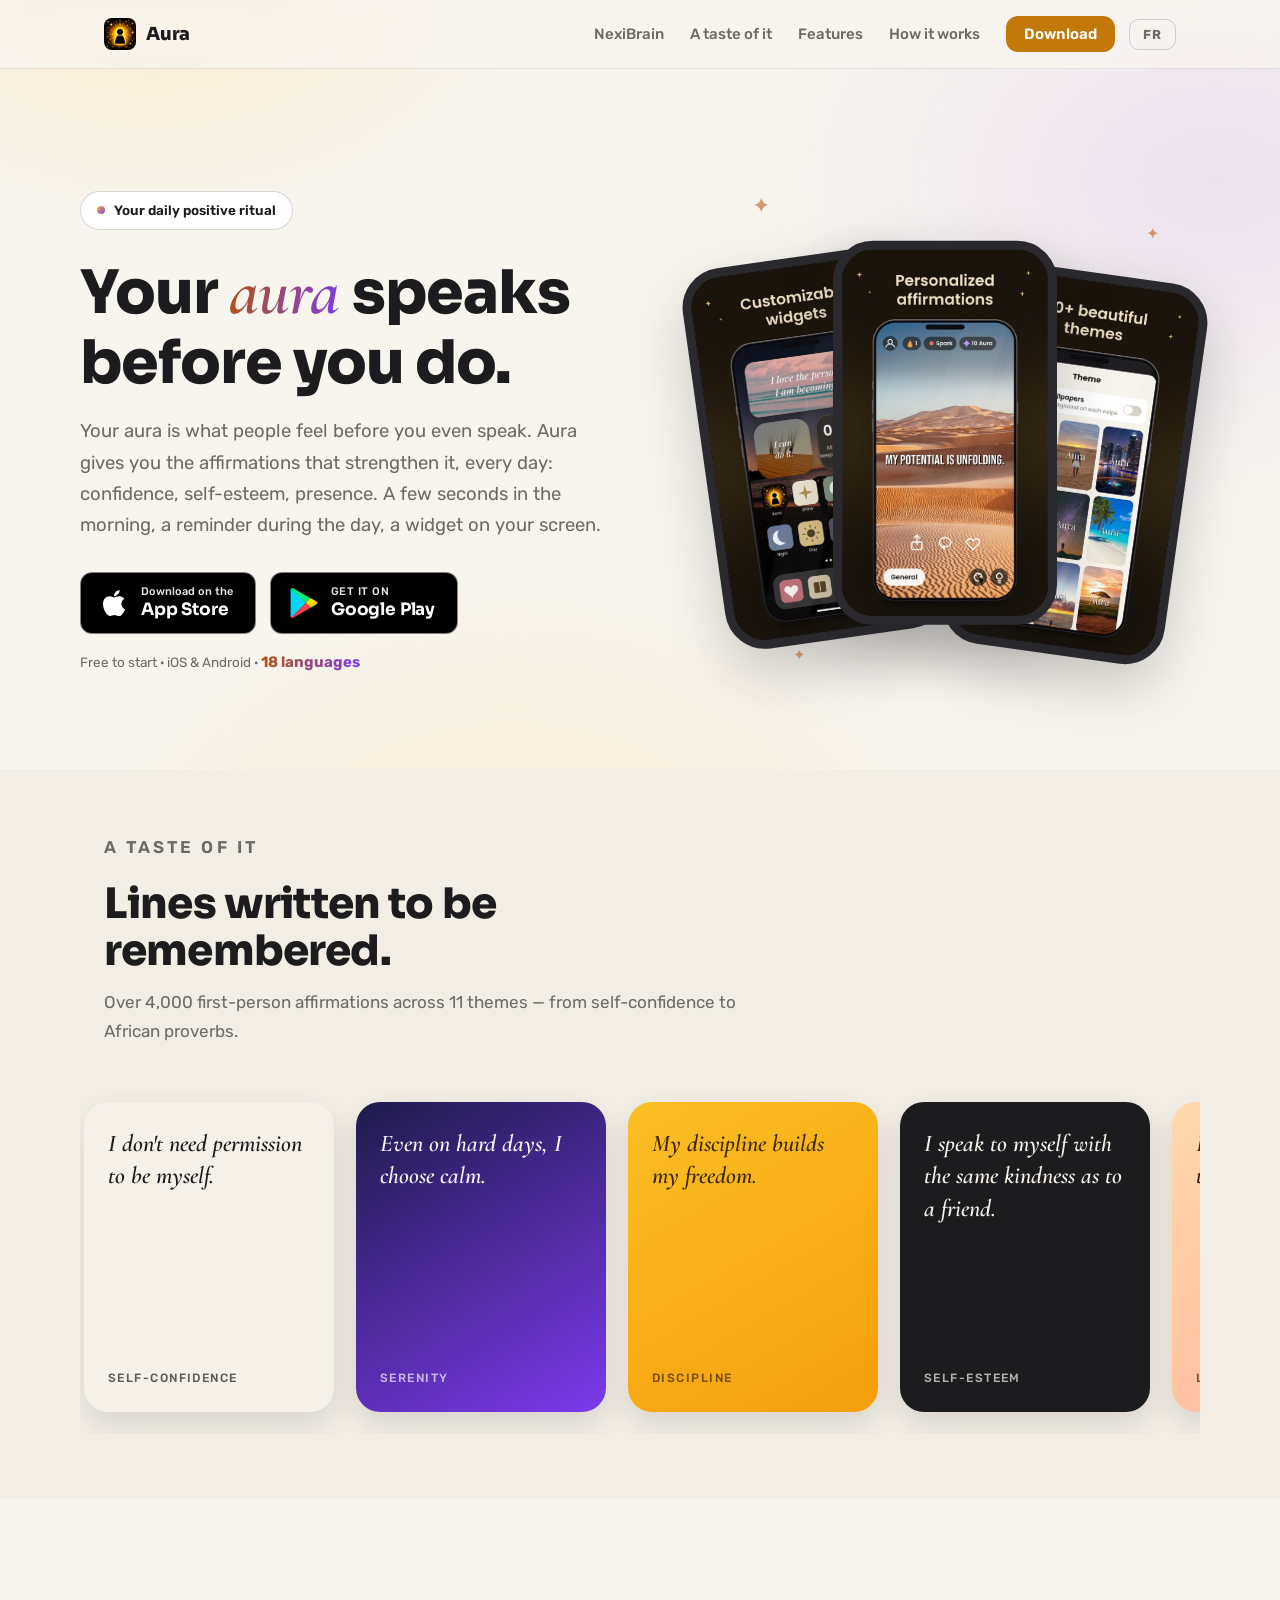
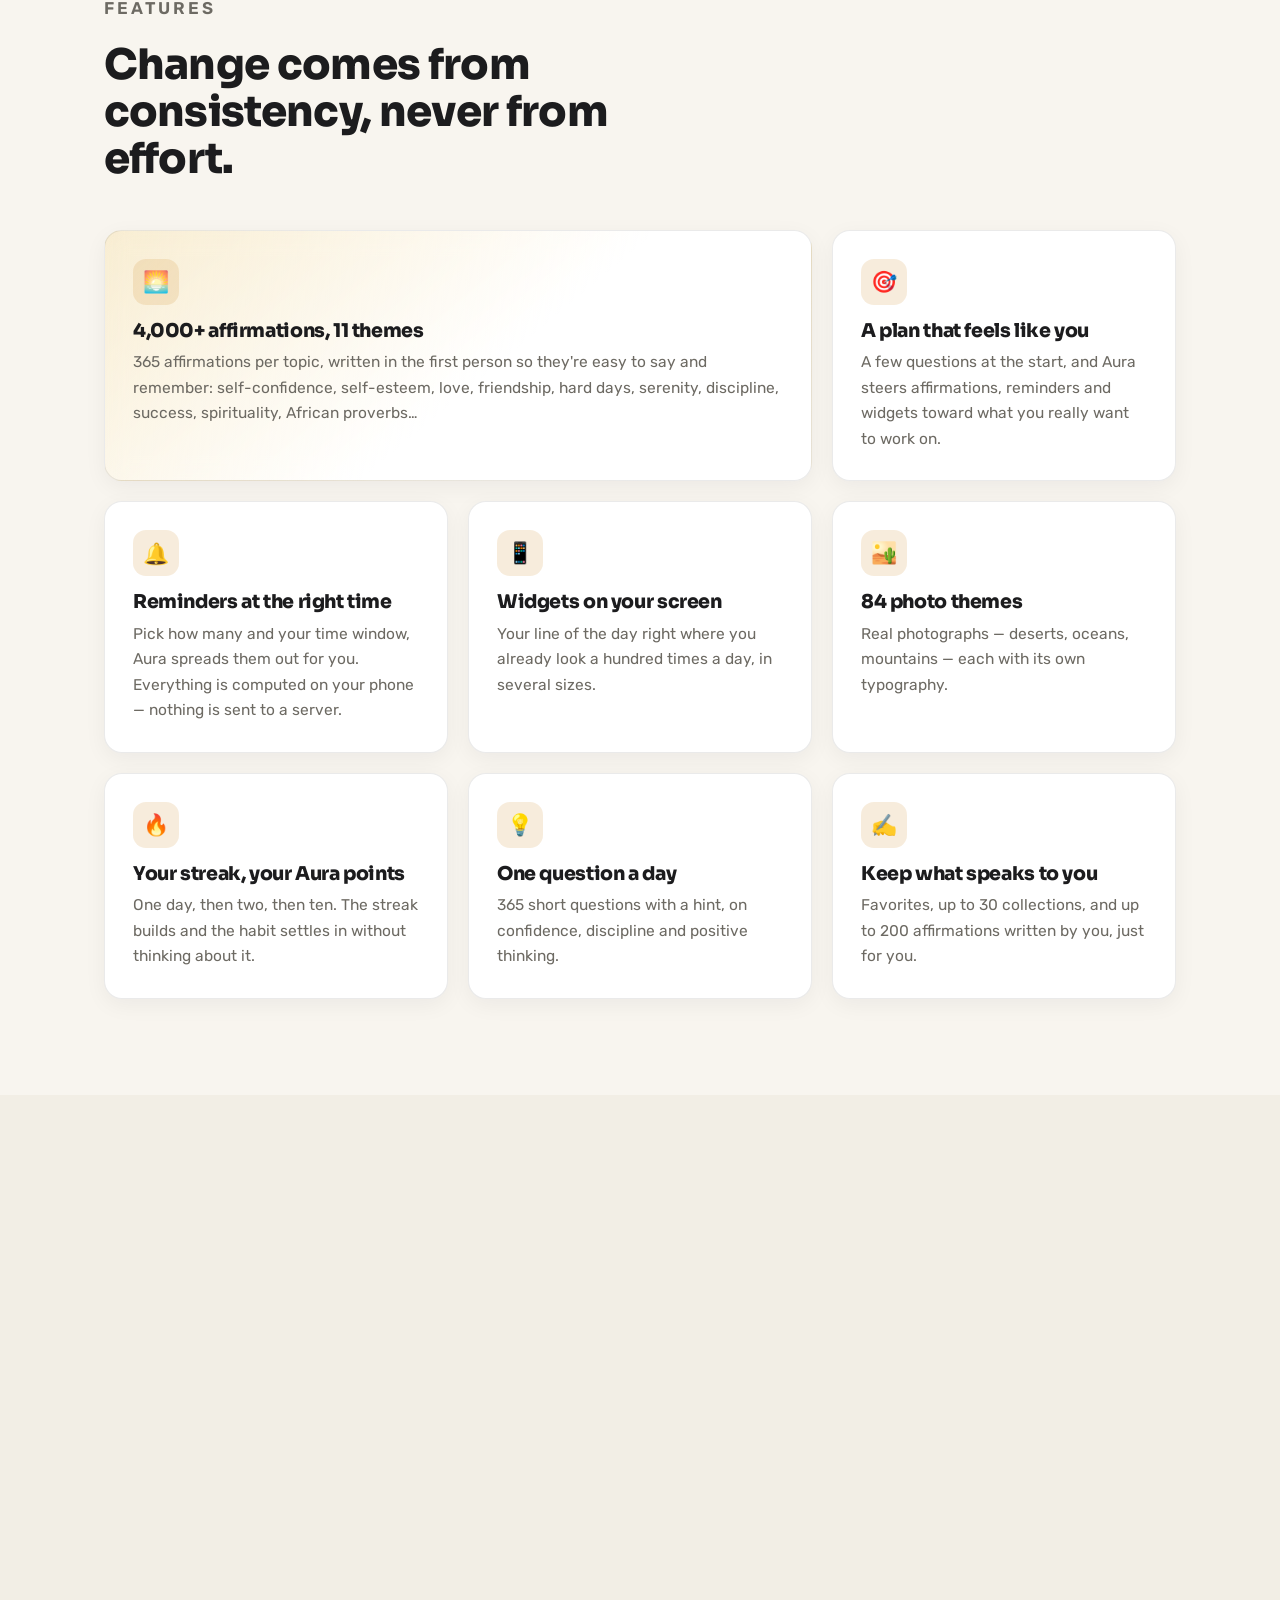
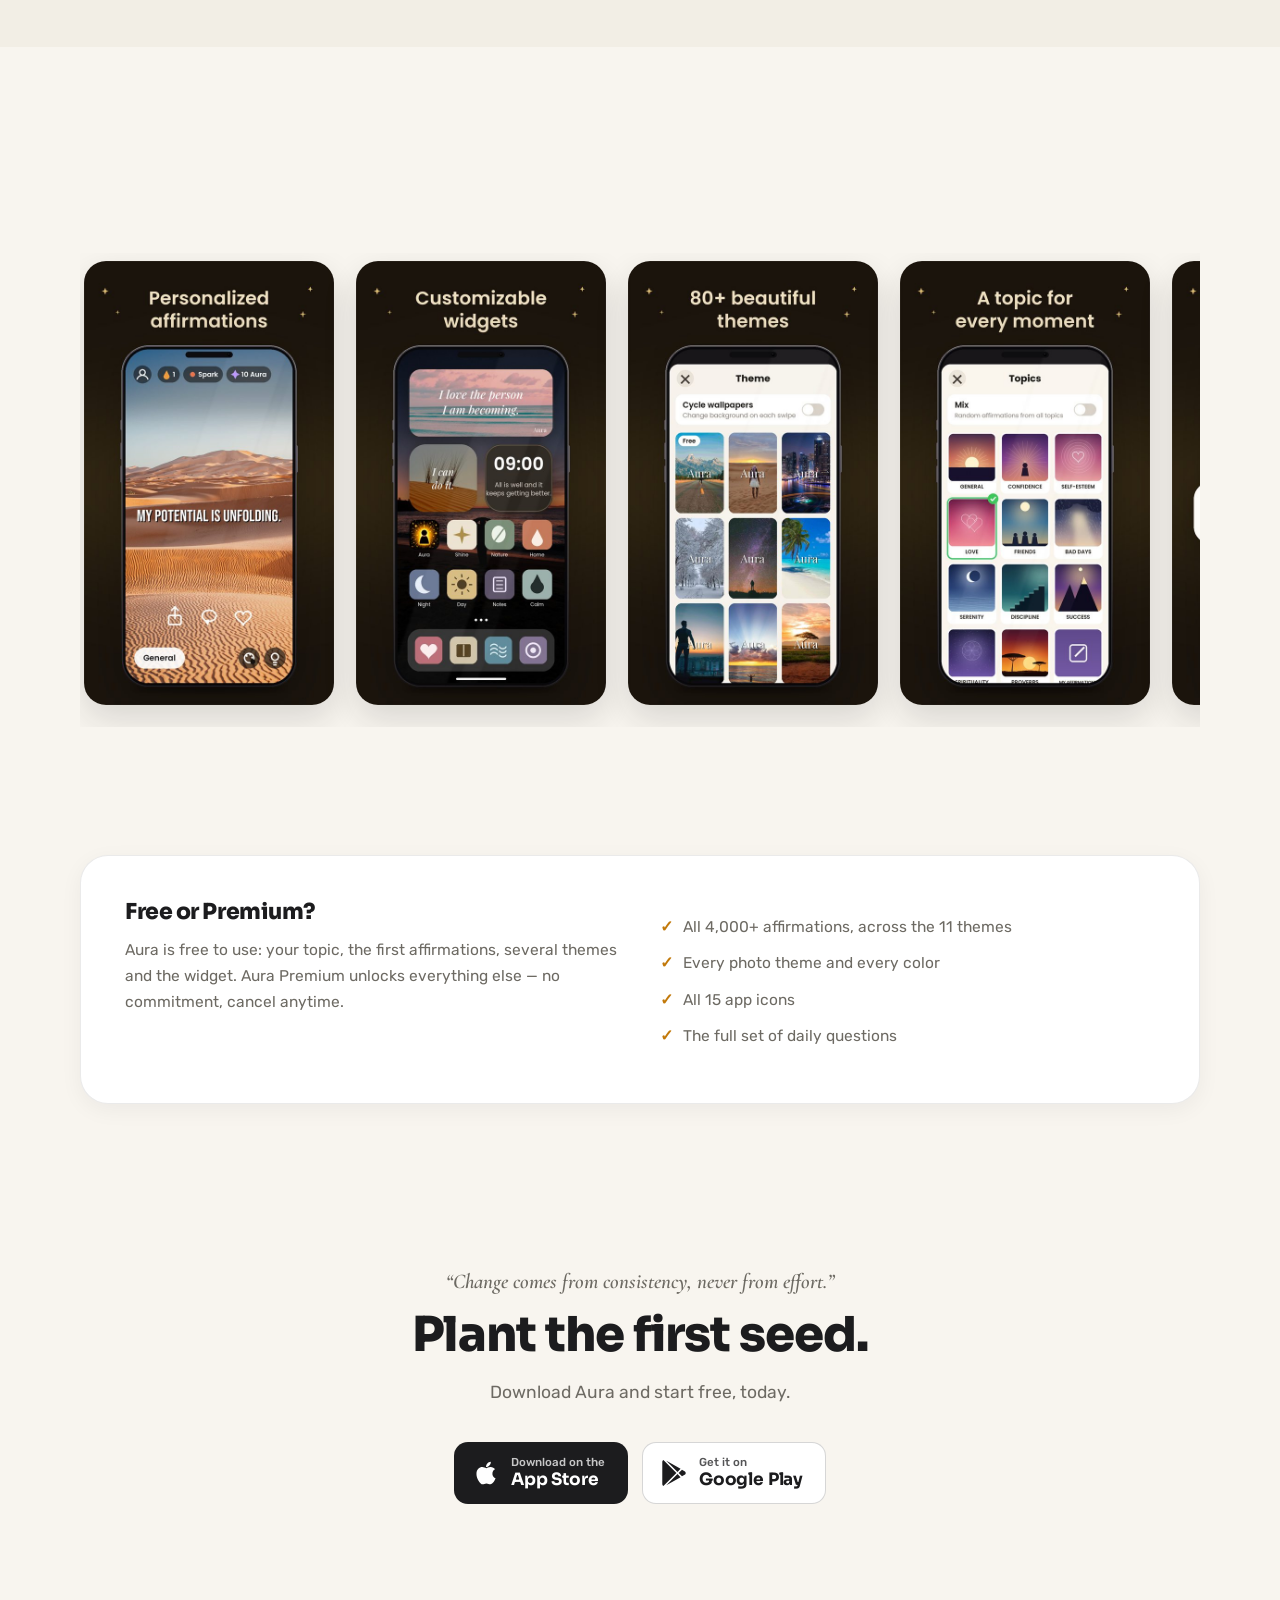
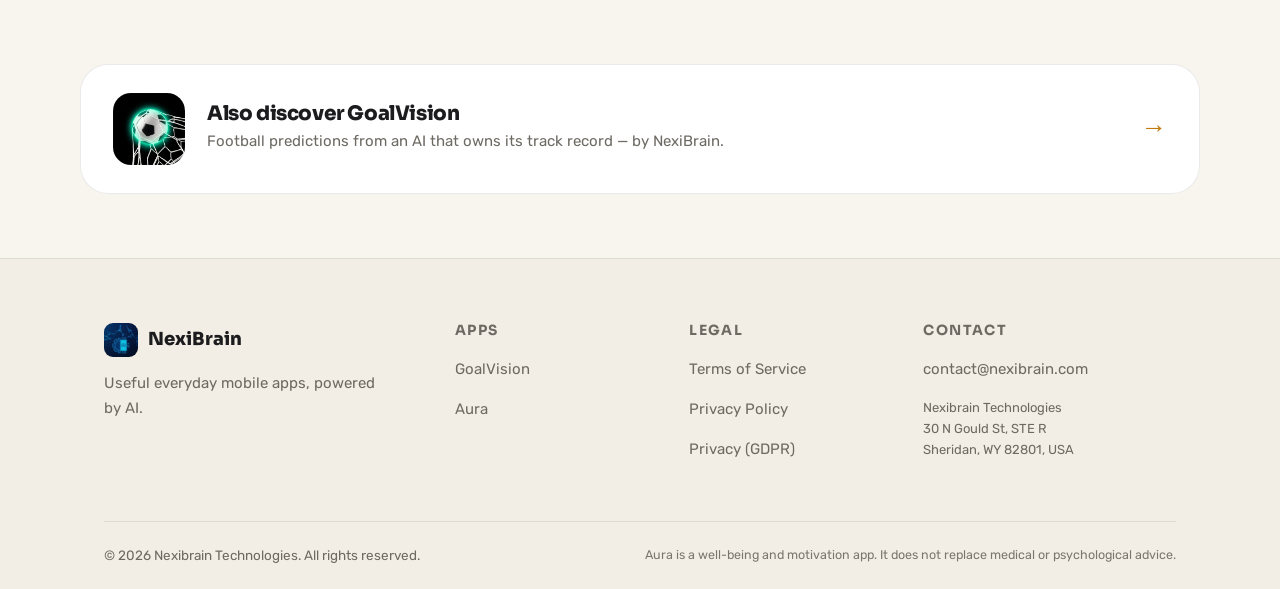
==== commit 8f15c482: "Site bilingue EN/FR, badges stores officiels, héros GoalVision à 3 téléphones - Anglais par défaut s" ====
--- a/aura/index.html
+++ b/aura/index.html
@@ -1,17 +1,17 @@
 <!DOCTYPE html>
-<html lang="fr">
+<html lang="en">
 <head>
   <meta charset="UTF-8">
   <meta name="viewport" content="width=device-width, initial-scale=1.0">
-  <title>Aura — Affirmations positives quotidiennes</title>
-  <meta name="description" content="Plus de 4 000 affirmations positives et un plan personnalisé pour ta confiance, ton estime et ta sérénité. Widgets, rappels intelligents, 84 thèmes photo.">
+  <title data-fr="Aura — Affirmations positives quotidiennes">Aura — Daily Positive Affirmations</title>
+  <meta name="description" content="Over 4,000 positive affirmations and a personalized plan for your confidence, self-esteem and calm. Widgets, smart reminders, 84 photo themes.">
   <link rel="canonical" href="https://nexibrain.com/aura/">
   <link rel="icon" type="image/png" href="../assets/img/aura-icon.png">
   <meta name="theme-color" content="#f8f5ef">
   <meta property="og:type" content="website">
   <meta property="og:site_name" content="NexiBrain">
-  <meta property="og:title" content="Aura — Affirmations positives quotidiennes">
-  <meta property="og:description" content="Ton aura, c'est ce que les autres ressentent avant même que tu parles. Chaque jour, les affirmations qui la renforcent : confiance, estime, sérénité.">
+  <meta property="og:title" content="Aura — Daily Positive Affirmations">
+  <meta property="og:description" content="Your aura is what people feel before you even speak. Every day, the affirmations that strengthen it: confidence, self-esteem, calm.">
   <meta property="og:url" content="https://nexibrain.com/aura/">
   <meta property="og:image" content="https://nexibrain.com/assets/img/og-aura.jpg">
   <meta name="twitter:card" content="summary_large_image">
@@ -58,6 +58,14 @@
     }
     .hero .lead { color: var(--muted); font-size: 18.5px; max-width: 540px; margin-bottom: 30px; }
     .hero-micro { font-size: 13.5px; color: var(--muted); margin-top: 16px; }
+    .hero-micro .lang {
+      font-weight: 700;
+      font-size: 15px;
+      background: linear-gradient(100deg, #b45309, #7c3aed);
+      -webkit-background-clip: text;
+      background-clip: text;
+      color: transparent;
+    }
 
     /* Éventail de téléphones */
     .fan { position: relative; height: min(560px, 92vw); }
@@ -126,7 +134,7 @@
     }
 
     /* Étapes */
-    .steps { display: grid; grid-template-columns: repeat(3, 1fr); gap: 20px; counter-reset: step; }
+    .steps { display: grid; grid-template-columns: repeat(3, 1fr); gap: 20px; }
     .steps .card h3 { margin-top: 4px; }
     .step-num {
       font-family: var(--font-display);
@@ -184,15 +192,16 @@
         <img src="../assets/img/aura-icon.png" alt="" width="32" height="32">
         Aura
       </a>
-      <nav aria-label="Navigation principale">
-        <button class="nav-toggle" aria-expanded="false" aria-controls="nav-menu" aria-label="Ouvrir le menu">☰</button>
+      <nav aria-label="Main navigation">
         <ul class="nav-links" id="nav-menu">
           <li><a href="../">NexiBrain</a></li>
-          <li><a href="#avant-gout">Un avant-goût</a></li>
-          <li><a href="#features">Fonctionnalités</a></li>
-          <li><a href="#comment">Comment ça marche</a></li>
-          <li><a class="nav-cta" href="#download">Télécharger</a></li>
+          <li><a href="#avant-gout" data-fr="Un avant-goût">A taste of it</a></li>
+          <li><a href="#features" data-fr="Fonctionnalités">Features</a></li>
+          <li><a href="#comment" data-fr="Comment ça marche">How it works</a></li>
+          <li><a class="nav-cta" href="#download" data-fr="Télécharger">Download</a></li>
         </ul>
+        <button class="lang-toggle" type="button" aria-label="Passer en français">FR</button>
+        <button class="nav-toggle" aria-expanded="false" aria-controls="nav-menu" aria-label="Open menu">☰</button>
       </nav>
     </div>
   </header>
@@ -202,28 +211,33 @@
     <section class="hero container">
       <div class="hero-grid">
         <div>
-          <span class="pill reveal"><span class="dot"></span>Ton rituel positif quotidien</span>
-          <h1 class="reveal d1">Ton <span class="serif">aura</span> parle avant toi.</h1>
-          <p class="lead reveal d2">Ton aura, c'est ce que les autres ressentent avant même que tu parles. Aura te donne chaque jour les affirmations qui la renforcent : confiance, estime de toi, présence. Quelques secondes le matin, un rappel dans la journée, un widget sur ton écran.</p>
+          <span class="pill reveal"><span class="dot"></span><span data-fr="Ton rituel positif quotidien">Your daily positive ritual</span></span>
+          <h1 class="reveal d1"><span data-fr="Ton ">Your </span><span class="serif">aura</span><span data-fr=" parle avant toi."> speaks before you do.</span></h1>
+          <p class="lead reveal d2" data-fr="Ton aura, c'est ce que les autres ressentent avant même que tu parles. Aura te donne chaque jour les affirmations qui la renforcent : confiance, estime de toi, présence. Quelques secondes le matin, un rappel dans la journée, un widget sur ton écran.">Your aura is what people feel before you even speak. Aura gives you the affirmations that strengthen it, every day: confidence, self-esteem, presence. A few seconds in the morning, a reminder during the day, a widget on your screen.</p>
           <div class="store-badges reveal d3">
-            <a class="store-badge ink" href="https://apps.apple.com/app/id6796895963" target="_blank" rel="noopener">
+            <a class="store-badge black" href="https://apps.apple.com/app/id6796895963" target="_blank" rel="noopener">
               <svg viewBox="0 0 384 512" fill="currentColor" aria-hidden="true"><path d="M318.7 268.7c-.2-36.7 16.4-64.4 50-84.8-18.8-26.9-47.2-41.7-84.7-44.6-35.5-2.8-74.3 20.7-88.5 20.7-15 0-49.4-19.7-76.4-19.7C63.3 141.2 4 184.8 4 273.5q0 39.3 14.4 81.2c12.8 36.7 59 126.7 107.2 125.2 25.2-.6 43-17.9 75.8-17.9 31.8 0 48.3 17.9 76.4 17.9 48.6-.7 90.4-82.5 102.6-119.3-65.2-30.7-61.7-90-61.7-91.9zm-56.6-164.2c27.3-32.4 24.8-61.9 24-72.5-24.1 1.4-52 16.4-67.9 34.9-17.5 19.8-27.8 44.3-25.6 71.9 26.1 2 49.9-11.4 69.5-34.3z"/></svg>
-              <span><small>Télécharger sur</small><strong>l'App Store</strong></span>
+              <span><small data-fr="Télécharger dans">Download on the</small><strong>App Store</strong></span>
             </a>
-            <a class="store-badge paper" href="https://play.google.com/store/apps/details?id=nexibrain.boost.motivation" target="_blank" rel="noopener">
-              <svg viewBox="0 0 512 512" fill="currentColor" aria-hidden="true"><path d="M325.3 234.3L104.6 13l280.8 161.2-60.1 60.1zM47 0C34 6.8 25.3 19.2 25.3 35.3v441.3c0 16.1 8.7 28.5 21.7 35.3l256.6-256L47 0zm425.2 225.6l-58.9-34.1-65.7 64.5 65.7 64.5 60.1-34.1c18-14.3 18-46.5-1.2-60.8zM104.6 499l280.8-161.2-60.1-60.1L104.6 499z"/></svg>
-              <span><small>Disponible sur</small><strong>Google Play</strong></span>
+            <a class="store-badge black" href="https://play.google.com/store/apps/details?id=nexibrain.boost.motivation" target="_blank" rel="noopener">
+              <svg viewBox="0 0 30 33.6" aria-hidden="true">
+                <path fill="#00d7fe" d="M.6.5C.2.9 0 1.6 0 2.4v28.8c0 .8.2 1.5.6 1.9l.1.1L16.9 17v-.4L.7.4l-.1.1z"/>
+                <path fill="#00ee76" d="M22.3 11.4 3.4.5C2.3-.1 1.3 0 .7.5l16.2 16.3 5.4-5.4z"/>
+                <path fill="#ffd502" d="m22.4 22.2 6.3-3.6c1.8-1 1.8-2.7 0-3.7l-6.4-3.6-5.4 5.4 5.5 5.5z"/>
+                <path fill="#f9414e" d="M.7 33.1c.6.6 1.6.6 2.7 0l19-10.9-5.5-5.5L.7 33.1z"/>
+              </svg>
+              <span class="cap"><small data-fr="DISPONIBLE SUR">GET IT ON</small><strong>Google Play</strong></span>
             </a>
           </div>
-          <p class="hero-micro reveal d3">Gratuit pour commencer · iOS &amp; Android · 18 langues</p>
+          <p class="hero-micro reveal d3"><span data-fr="Gratuit pour commencer · iOS &amp; Android · ">Free to start · iOS &amp; Android · </span><strong class="lang" data-fr="18 langues">18 languages</strong></p>
         </div>
         <div class="fan reveal d2">
           <span class="sparkle sp-1" aria-hidden="true">✦</span>
           <span class="sparkle sp-2" aria-hidden="true">✦</span>
           <span class="sparkle sp-3" aria-hidden="true">✦</span>
-          <div class="phone p-left"><img src="../assets/img/aura/shot-widgets.jpg" alt="Widgets Aura sur l'écran d'accueil" width="540" height="960"></div>
-          <div class="phone p-mid"><img src="../assets/img/aura/shot-quotes.jpg" alt="Affirmation du jour dans Aura" width="540" height="960" fetchpriority="high"></div>
-          <div class="phone p-right"><img src="../assets/img/aura/shot-themes.jpg" alt="Thèmes photographiques d'Aura" width="540" height="960"></div>
+          <div class="phone p-left"><img src="../assets/img/aura/en/shot-widgets.jpg" data-fr-src="../assets/img/aura/fr/shot-widgets.jpg" alt="Aura home-screen widgets" width="540" height="960"></div>
+          <div class="phone p-mid"><img src="../assets/img/aura/en/shot-quotes.jpg" data-fr-src="../assets/img/aura/fr/shot-quotes.jpg" alt="Daily affirmation in Aura" width="540" height="960" fetchpriority="high"></div>
+          <div class="phone p-right"><img src="../assets/img/aura/en/shot-themes.jpg" data-fr-src="../assets/img/aura/fr/shot-themes.jpg" alt="Aura photo themes" width="540" height="960"></div>
         </div>
       </div>
     </section>
@@ -232,17 +246,17 @@
     <section id="avant-gout" class="section-tight" style="background: var(--bg-2);">
       <div class="container">
         <div class="section-head reveal">
-          <p class="eyebrow">Un avant-goût</p>
-          <h2>Des phrases écrites pour être retenues.</h2>
-          <p>Plus de 4 000 affirmations à la première personne, dans 11 univers — de la confiance en soi aux proverbes africains.</p>
+          <p class="eyebrow" data-fr="Un avant-goût">A taste of it</p>
+          <h2 data-fr="Des phrases écrites pour être retenues.">Lines written to be remembered.</h2>
+          <p data-fr="Plus de 4 000 affirmations à la première personne, dans 11 univers — de la confiance en soi aux proverbes africains.">Over 4,000 first-person affirmations across 11 themes — from self-confidence to African proverbs.</p>
         </div>
       </div>
       <div class="container snap-row reveal">
-        <div class="aff-card aff-cream"><span>Je n'ai pas besoin de permission pour être moi.</span><span class="topic">Confiance en soi</span></div>
-        <div class="aff-card aff-aura"><span>Même les jours difficiles, je choisis la sérénité.</span><span class="topic">Sérénité</span></div>
-        <div class="aff-card aff-gold"><span>Ma discipline construit ma liberté.</span><span class="topic">Discipline</span></div>
-        <div class="aff-card aff-ink"><span>Je me parle avec la même bienveillance qu'à un ami.</span><span class="topic">Estime de soi</span></div>
-        <div class="aff-card aff-peach"><span>Je mérite ce qui m'arrive de beau.</span><span class="topic">Amour</span></div>
+        <div class="aff-card aff-cream"><span data-fr="Je n'ai pas besoin de permission pour être moi.">I don't need permission to be myself.</span><span class="topic" data-fr="Confiance en soi">Self-confidence</span></div>
+        <div class="aff-card aff-aura"><span data-fr="Même les jours difficiles, je choisis la sérénité.">Even on hard days, I choose calm.</span><span class="topic" data-fr="Sérénité">Serenity</span></div>
+        <div class="aff-card aff-gold"><span data-fr="Ma discipline construit ma liberté.">My discipline builds my freedom.</span><span class="topic">Discipline</span></div>
+        <div class="aff-card aff-ink"><span data-fr="Je me parle avec la même bienveillance qu'à un ami.">I speak to myself with the same kindness as to a friend.</span><span class="topic" data-fr="Estime de soi">Self-esteem</span></div>
+        <div class="aff-card aff-peach"><span data-fr="Je mérite ce qui m'arrive de beau.">I deserve the good things coming my way.</span><span class="topic" data-fr="Amour">Love</span></div>
       </div>
     </section>
 
@@ -250,49 +264,49 @@
     <section id="features" class="section">
       <div class="container">
         <div class="section-head reveal">
-          <p class="eyebrow">Fonctionnalités</p>
-          <h2>Le changement vient de la régularité, jamais de l'effort.</h2>
+          <p class="eyebrow" data-fr="Fonctionnalités">Features</p>
+          <h2 data-fr="Le changement vient de la régularité, jamais de l'effort.">Change comes from consistency, never from effort.</h2>
         </div>
         <div class="features-grid">
           <div class="card wide reveal">
             <div class="card-icon">🌅</div>
-            <h3>4 000+ affirmations, 11 univers</h3>
-            <p>365 affirmations par sujet, écrites à la première personne pour être dites et retenues facilement : confiance en soi, estime, amour, amitié, jours difficiles, sérénité, discipline, réussite, spiritualité, proverbes africains…</p>
+            <h3 data-fr="4 000+ affirmations, 11 univers">4,000+ affirmations, 11 themes</h3>
+            <p data-fr="365 affirmations par sujet, écrites à la première personne pour être dites et retenues facilement : confiance en soi, estime, amour, amitié, jours difficiles, sérénité, discipline, réussite, spiritualité, proverbes africains…">365 affirmations per topic, written in the first person so they're easy to say and remember: self-confidence, self-esteem, love, friendship, hard days, serenity, discipline, success, spirituality, African proverbs…</p>
           </div>
           <div class="card reveal d1">
             <div class="card-icon">🎯</div>
-            <h3>Un plan qui te ressemble</h3>
-            <p>Quelques questions au démarrage, et Aura oriente affirmations, rappels et widgets sur ce que tu veux vraiment travailler.</p>
+            <h3 data-fr="Un plan qui te ressemble">A plan that feels like you</h3>
+            <p data-fr="Quelques questions au démarrage, et Aura oriente affirmations, rappels et widgets sur ce que tu veux vraiment travailler.">A few questions at the start, and Aura steers affirmations, reminders and widgets toward what you really want to work on.</p>
           </div>
           <div class="card reveal">
             <div class="card-icon">🔔</div>
-            <h3>Des rappels au bon moment</h3>
-            <p>Choisis leur nombre et ta plage horaire, Aura les répartit pour toi. Tout est calculé sur ton téléphone — rien ne part vers un serveur.</p>
+            <h3 data-fr="Des rappels au bon moment">Reminders at the right time</h3>
+            <p data-fr="Choisis leur nombre et ta plage horaire, Aura les répartit pour toi. Tout est calculé sur ton téléphone — rien ne part vers un serveur.">Pick how many and your time window, Aura spreads them out for you. Everything is computed on your phone — nothing is sent to a server.</p>
           </div>
           <div class="card reveal d1">
             <div class="card-icon">📱</div>
-            <h3>Des widgets sur ton écran</h3>
-            <p>Ta phrase du jour là où tu regardes déjà cent fois par jour, en plusieurs tailles.</p>
+            <h3 data-fr="Des widgets sur ton écran">Widgets on your screen</h3>
+            <p data-fr="Ta phrase du jour là où tu regardes déjà cent fois par jour, en plusieurs tailles.">Your line of the day right where you already look a hundred times a day, in several sizes.</p>
           </div>
           <div class="card reveal d2">
             <div class="card-icon">🏜️</div>
-            <h3>84 thèmes photo</h3>
-            <p>De vraies photographies — déserts, océans, montagnes — chacune avec sa propre typographie.</p>
+            <h3 data-fr="84 thèmes photo">84 photo themes</h3>
+            <p data-fr="De vraies photographies — déserts, océans, montagnes — chacune avec sa propre typographie.">Real photographs — deserts, oceans, mountains — each with its own typography.</p>
           </div>
           <div class="card reveal">
             <div class="card-icon">🔥</div>
-            <h3>Ta série, tes points d'Aura</h3>
-            <p>Un jour, puis deux, puis dix. La série se construit et l'habitude s'installe sans y penser.</p>
+            <h3 data-fr="Ta série, tes points d'Aura">Your streak, your Aura points</h3>
+            <p data-fr="Un jour, puis deux, puis dix. La série se construit et l'habitude s'installe sans y penser.">One day, then two, then ten. The streak builds and the habit settles in without thinking about it.</p>
           </div>
           <div class="card reveal d1">
             <div class="card-icon">💡</div>
-            <h3>Une question par jour</h3>
-            <p>365 questions courtes avec indice, sur la confiance, la discipline et la pensée positive.</p>
+            <h3 data-fr="Une question par jour">One question a day</h3>
+            <p data-fr="365 questions courtes avec indice, sur la confiance, la discipline et la pensée positive.">365 short questions with a hint, on confidence, discipline and positive thinking.</p>
           </div>
           <div class="card reveal d2">
             <div class="card-icon">✍️</div>
-            <h3>Garde ce qui te parle</h3>
-            <p>Favoris, jusqu'à 30 collections, et jusqu'à 200 affirmations écrites par toi, rien qu'à toi.</p>
+            <h3 data-fr="Garde ce qui te parle">Keep what speaks to you</h3>
+            <p data-fr="Favoris, jusqu'à 30 collections, et jusqu'à 200 affirmations écrites par toi, rien qu'à toi.">Favorites, up to 30 collections, and up to 200 affirmations written by you, just for you.</p>
           </div>
         </div>
       </div>
@@ -302,24 +316,24 @@
     <section id="comment" class="section" style="background: var(--bg-2);">
       <div class="container">
         <div class="section-head center reveal">
-          <p class="eyebrow">Comment ça marche</p>
-          <h2>Trois étapes, c'est tout.</h2>
+          <p class="eyebrow" data-fr="Comment ça marche">How it works</p>
+          <h2 data-fr="Trois étapes, c'est tout.">Three steps. That's all.</h2>
         </div>
         <div class="steps">
           <div class="card reveal">
             <span class="step-num">1</span>
-            <h3>Dis-nous ce que tu traverses</h3>
-            <p>Deux minutes de questions au premier lancement, pour orienter ton contenu.</p>
+            <h3 data-fr="Dis-nous ce que tu traverses">Tell us what you're going through</h3>
+            <p data-fr="Deux minutes de questions au premier lancement, pour orienter ton contenu.">Two minutes of questions on first launch, to steer your content.</p>
           </div>
           <div class="card reveal d1">
             <span class="step-num">2</span>
-            <h3>Reçois tes affirmations</h3>
-            <p>Le matin dans l'app, dans la journée par tes rappels, en continu sur ton widget.</p>
+            <h3 data-fr="Reçois tes affirmations">Receive your affirmations</h3>
+            <p data-fr="Le matin dans l'app, dans la journée par tes rappels, en continu sur ton widget.">In the morning in the app, through the day with reminders, always on your widget.</p>
           </div>
           <div class="card reveal d2">
             <span class="step-num">3</span>
-            <h3>Regarde ton aura grandir</h3>
-            <p>Ta série s'allonge, tes points d'Aura montent — et l'habitude devient naturelle.</p>
+            <h3 data-fr="Regarde ton aura grandir">Watch your aura grow</h3>
+            <p data-fr="Ta série s'allonge, tes points d'Aura montent — et l'habitude devient naturelle.">Your streak grows, your Aura points climb — and the habit becomes natural.</p>
           </div>
         </div>
       </div>
@@ -328,16 +342,16 @@
     <!-- ============================== GALERIE ============================== -->
     <section class="section-tight">
       <div class="container section-head reveal">
-        <p class="eyebrow">L'app en images</p>
-        <h2>Découvre Aura.</h2>
+        <p class="eyebrow" data-fr="L'app en images">The app in pictures</p>
+        <h2 data-fr="Découvre Aura.">Discover Aura.</h2>
       </div>
       <div class="container snap-row reveal">
-        <div class="gallery-card"><img src="../assets/img/aura/shot-quotes.jpg" alt="Affirmation du jour sur un thème photo" loading="lazy" width="540" height="960"></div>
-        <div class="gallery-card"><img src="../assets/img/aura/shot-widgets.jpg" alt="Widgets d'écran d'accueil" loading="lazy" width="540" height="960"></div>
-        <div class="gallery-card"><img src="../assets/img/aura/shot-themes.jpg" alt="Choix des thèmes photographiques" loading="lazy" width="540" height="960"></div>
-        <div class="gallery-card"><img src="../assets/img/aura/shot-subjects.jpg" alt="Les 11 univers d'affirmations" loading="lazy" width="540" height="960"></div>
-        <div class="gallery-card"><img src="../assets/img/aura/shot-notif.jpg" alt="Rappels intelligents" loading="lazy" width="540" height="960"></div>
-        <div class="gallery-card"><img src="../assets/img/aura/shot-question.jpg" alt="Une question par jour" loading="lazy" width="540" height="960"></div>
+        <div class="gallery-card"><img src="../assets/img/aura/en/shot-quotes.jpg" data-fr-src="../assets/img/aura/fr/shot-quotes.jpg" alt="Daily affirmation over a photo theme" loading="lazy" width="540" height="960"></div>
+        <div class="gallery-card"><img src="../assets/img/aura/en/shot-widgets.jpg" data-fr-src="../assets/img/aura/fr/shot-widgets.jpg" alt="Home-screen widgets" loading="lazy" width="540" height="960"></div>
+        <div class="gallery-card"><img src="../assets/img/aura/en/shot-themes.jpg" data-fr-src="../assets/img/aura/fr/shot-themes.jpg" alt="Photo theme picker" loading="lazy" width="540" height="960"></div>
+        <div class="gallery-card"><img src="../assets/img/aura/en/shot-subjects.jpg" data-fr-src="../assets/img/aura/fr/shot-subjects.jpg" alt="The 11 affirmation themes" loading="lazy" width="540" height="960"></div>
+        <div class="gallery-card"><img src="../assets/img/aura/en/shot-notif.jpg" data-fr-src="../assets/img/aura/fr/shot-notif.jpg" alt="Smart reminders" loading="lazy" width="540" height="960"></div>
+        <div class="gallery-card"><img src="../assets/img/aura/en/shot-question.jpg" data-fr-src="../assets/img/aura/fr/shot-question.jpg" alt="One question a day" loading="lazy" width="540" height="960"></div>
       </div>
     </section>
 
@@ -345,15 +359,15 @@
     <section class="section-tight container">
       <div class="premium reveal">
         <div>
-          <h3>Gratuit ou Premium ?</h3>
-          <p>Aura s'utilise gratuitement : ton sujet, les premières affirmations, plusieurs thèmes et le widget. Aura Premium ouvre tout le reste — sans engagement, annulable à tout moment.</p>
+          <h3 data-fr="Gratuit ou Premium ?">Free or Premium?</h3>
+          <p data-fr="Aura s'utilise gratuitement : ton sujet, les premières affirmations, plusieurs thèmes et le widget. Aura Premium ouvre tout le reste — sans engagement, annulable à tout moment.">Aura is free to use: your topic, the first affirmations, several themes and the widget. Aura Premium unlocks everything else — no commitment, cancel anytime.</p>
         </div>
         <div>
           <ul>
-            <li>Les 4 000+ affirmations, dans les 11 univers</li>
-            <li>Tous les thèmes photo et toutes les couleurs</li>
-            <li>Les 15 icônes d'application</li>
-            <li>L'ensemble des questions quotidiennes</li>
+            <li data-fr="Les 4 000+ affirmations, dans les 11 univers">All 4,000+ affirmations, across the 11 themes</li>
+            <li data-fr="Tous les thèmes photo et toutes les couleurs">Every photo theme and every color</li>
+            <li data-fr="Les 15 icônes d'application">All 15 app icons</li>
+            <li data-fr="L'ensemble des questions quotidiennes">The full set of daily questions</li>
           </ul>
         </div>
       </div>
@@ -362,17 +376,17 @@
     <!-- ============================== CTA FINAL ============================== -->
     <section id="download" class="section final-cta">
       <div class="container">
-        <p class="mantra serif reveal">« Le changement vient de la régularité, jamais de l'effort. »</p>
-        <h2 class="reveal d1">Plante la première graine.</h2>
-        <p class="reveal d1">Télécharge Aura et commence gratuitement, dès aujourd'hui.</p>
+        <p class="mantra serif reveal" data-fr="« Le changement vient de la régularité, jamais de l'effort. »">“Change comes from consistency, never from effort.”</p>
+        <h2 class="reveal d1" data-fr="Plante la première graine.">Plant the first seed.</h2>
+        <p class="reveal d1" data-fr="Télécharge Aura et commence gratuitement, dès aujourd'hui.">Download Aura and start free, today.</p>
         <div class="store-badges reveal d2">
           <a class="store-badge ink" href="https://apps.apple.com/app/id6796895963" target="_blank" rel="noopener">
             <svg viewBox="0 0 384 512" fill="currentColor" aria-hidden="true"><path d="M318.7 268.7c-.2-36.7 16.4-64.4 50-84.8-18.8-26.9-47.2-41.7-84.7-44.6-35.5-2.8-74.3 20.7-88.5 20.7-15 0-49.4-19.7-76.4-19.7C63.3 141.2 4 184.8 4 273.5q0 39.3 14.4 81.2c12.8 36.7 59 126.7 107.2 125.2 25.2-.6 43-17.9 75.8-17.9 31.8 0 48.3 17.9 76.4 17.9 48.6-.7 90.4-82.5 102.6-119.3-65.2-30.7-61.7-90-61.7-91.9zm-56.6-164.2c27.3-32.4 24.8-61.9 24-72.5-24.1 1.4-52 16.4-67.9 34.9-17.5 19.8-27.8 44.3-25.6 71.9 26.1 2 49.9-11.4 69.5-34.3z"/></svg>
-            <span><small>Télécharger sur</small><strong>l'App Store</strong></span>
+            <span><small data-fr="Télécharger dans">Download on the</small><strong>App Store</strong></span>
           </a>
           <a class="store-badge paper" href="https://play.google.com/store/apps/details?id=nexibrain.boost.motivation" target="_blank" rel="noopener">
             <svg viewBox="0 0 512 512" fill="currentColor" aria-hidden="true"><path d="M325.3 234.3L104.6 13l280.8 161.2-60.1 60.1zM47 0C34 6.8 25.3 19.2 25.3 35.3v441.3c0 16.1 8.7 28.5 21.7 35.3l256.6-256L47 0zm425.2 225.6l-58.9-34.1-65.7 64.5 65.7 64.5 60.1-34.1c18-14.3 18-46.5-1.2-60.8zM104.6 499l280.8-161.2-60.1-60.1L104.6 499z"/></svg>
-            <span><small>Disponible sur</small><strong>Google Play</strong></span>
+            <span><small data-fr="Disponible sur">Get it on</small><strong>Google Play</strong></span>
           </a>
         </div>
       </div>
@@ -381,10 +395,10 @@
     <!-- ============================== CROSS-PROMO ============================== -->
     <section class="section-tight container">
       <a class="crosspromo reveal" href="../goalvision/" style="background: var(--surface);">
-        <img src="../assets/img/goalvision-icon.png" alt="Icône GoalVision" width="72" height="72">
+        <img src="../assets/img/goalvision-icon.png" alt="GoalVision icon" width="72" height="72">
         <div class="cp-text">
-          <h3>Découvre aussi GoalVision</h3>
-          <p>Les pronostics foot d'une IA qui assume son bilan — par NexiBrain.</p>
+          <h3 data-fr="Découvre aussi GoalVision">Also discover GoalVision</h3>
+          <p data-fr="Les pronostics foot d'une IA qui assume son bilan — par NexiBrain.">Football predictions from an AI that owns its track record — by NexiBrain.</p>
         </div>
         <span class="cp-arrow" aria-hidden="true">→</span>
       </a>
@@ -400,21 +414,21 @@
             <img src="../assets/img/nexibrain-icon.png" alt="" width="34" height="34">
             NexiBrain
           </div>
-          <p class="footer-tagline">Des applications mobiles utiles au quotidien, propulsées par l'IA.</p>
-        </div>
-        <div>
-          <h4>Applications</h4>
+          <p class="footer-tagline" data-fr="Des applications mobiles utiles au quotidien, propulsées par l'IA.">Useful everyday mobile apps, powered by AI.</p>
+        </div>
+        <div>
+          <h4 data-fr="Applications">Apps</h4>
           <ul>
             <li><a href="../goalvision/">GoalVision</a></li>
             <li><a href="./" aria-current="page">Aura</a></li>
           </ul>
         </div>
         <div>
-          <h4>Légal</h4>
+          <h4 data-fr="Légal">Legal</h4>
           <ul>
-            <li><a href="../terms-of-service/">Conditions d'utilisation</a></li>
-            <li><a href="../privacy-policy/">Politique de confidentialité</a></li>
-            <li><a href="../privacy-policy-gdpr/">Confidentialité (RGPD)</a></li>
+            <li><a href="../terms-of-service/" data-fr="Conditions d'utilisation">Terms of Service</a></li>
+            <li><a href="../privacy-policy/" data-fr="Politique de confidentialité">Privacy Policy</a></li>
+            <li><a href="../privacy-policy-gdpr/" data-fr="Confidentialité (RGPD)">Privacy (GDPR)</a></li>
           </ul>
         </div>
         <div>
@@ -426,12 +440,13 @@
         </div>
       </div>
       <div class="footer-bottom">
-        <span>© 2026 Nexibrain Technologies. Tous droits réservés.</span>
-        <span class="disclaimer">Aura est une application de bien-être et de motivation. Elle ne remplace ni un avis, ni un suivi médical ou psychologique.</span>
+        <span data-fr="© 2026 Nexibrain Technologies. Tous droits réservés.">© 2026 Nexibrain Technologies. All rights reserved.</span>
+        <span class="disclaimer" data-fr="Aura est une application de bien-être et de motivation. Elle ne remplace ni un avis, ni un suivi médical ou psychologique.">Aura is a well-being and motivation app. It does not replace medical or psychological advice.</span>
       </div>
     </div>
   </footer>
 
   <script src="../assets/js/site.js" defer></script>
+  <script src="../assets/js/i18n.js" defer></script>
 </body>
 </html>
--- a/assets/css/base.css
+++ b/assets/css/base.css
@@ -99,6 +99,21 @@
   transition: transform 0.15s, filter 0.2s;
 }
 .nav-cta:hover { filter: brightness(1.08); transform: translateY(-1px); }
+.nav-inner nav { display: flex; align-items: center; gap: 14px; }
+.lang-toggle {
+  background: transparent;
+  border: 1px solid var(--border-strong);
+  border-radius: 10px;
+  padding: 7px 13px;
+  font-family: var(--font-body);
+  font-size: 13px;
+  font-weight: 700;
+  letter-spacing: 0.06em;
+  color: var(--muted);
+  cursor: pointer;
+  transition: color 0.2s, border-color 0.2s;
+}
+.lang-toggle:hover { color: var(--text); border-color: var(--muted); }
 .nav-toggle {
   display: none;
   background: none;
@@ -212,6 +227,16 @@
 .store-badge.light { background: #f5f7fa; color: #0d1117; }
 .store-badge.dark { background: rgba(255, 255, 255, 0.05); color: var(--text); border-color: var(--border-strong); }
 .store-badge.ink { background: #1c1c1e; color: #fff; }
+/* Style officiel App Store / Google Play (noir, liseré clair) */
+.store-badge.black {
+  background: #000;
+  color: #fff;
+  border: 1.5px solid rgba(255, 255, 255, 0.5);
+  border-radius: 12px;
+}
+.store-badge.black small { text-transform: none; font-size: 11px; opacity: 0.9; }
+.store-badge.black .cap small { text-transform: uppercase; letter-spacing: 0.04em; }
+.store-badge.black svg { width: 30px; height: 30px; }
 @media (max-width: 560px) {
   .store-badges { flex-direction: column; align-items: stretch; }
   .store-badge { justify-content: center; }
@@ -249,18 +274,6 @@
   overflow: hidden;
   box-shadow: 0 24px 60px rgba(0, 0, 0, 0.45), 0 0 0 1px rgba(255, 255, 255, 0.06);
 }
-.phone::before {
-  content: "";
-  position: absolute;
-  top: 10px;
-  left: 50%;
-  transform: translateX(-50%);
-  width: 34%;
-  height: 20px;
-  background: #171b22;
-  border-radius: 12px;
-  z-index: 2;
-}
 .phone img { width: 100%; }
 
 /* --- Marquee (défilement infini, CSS pur) ----------------------------------- */
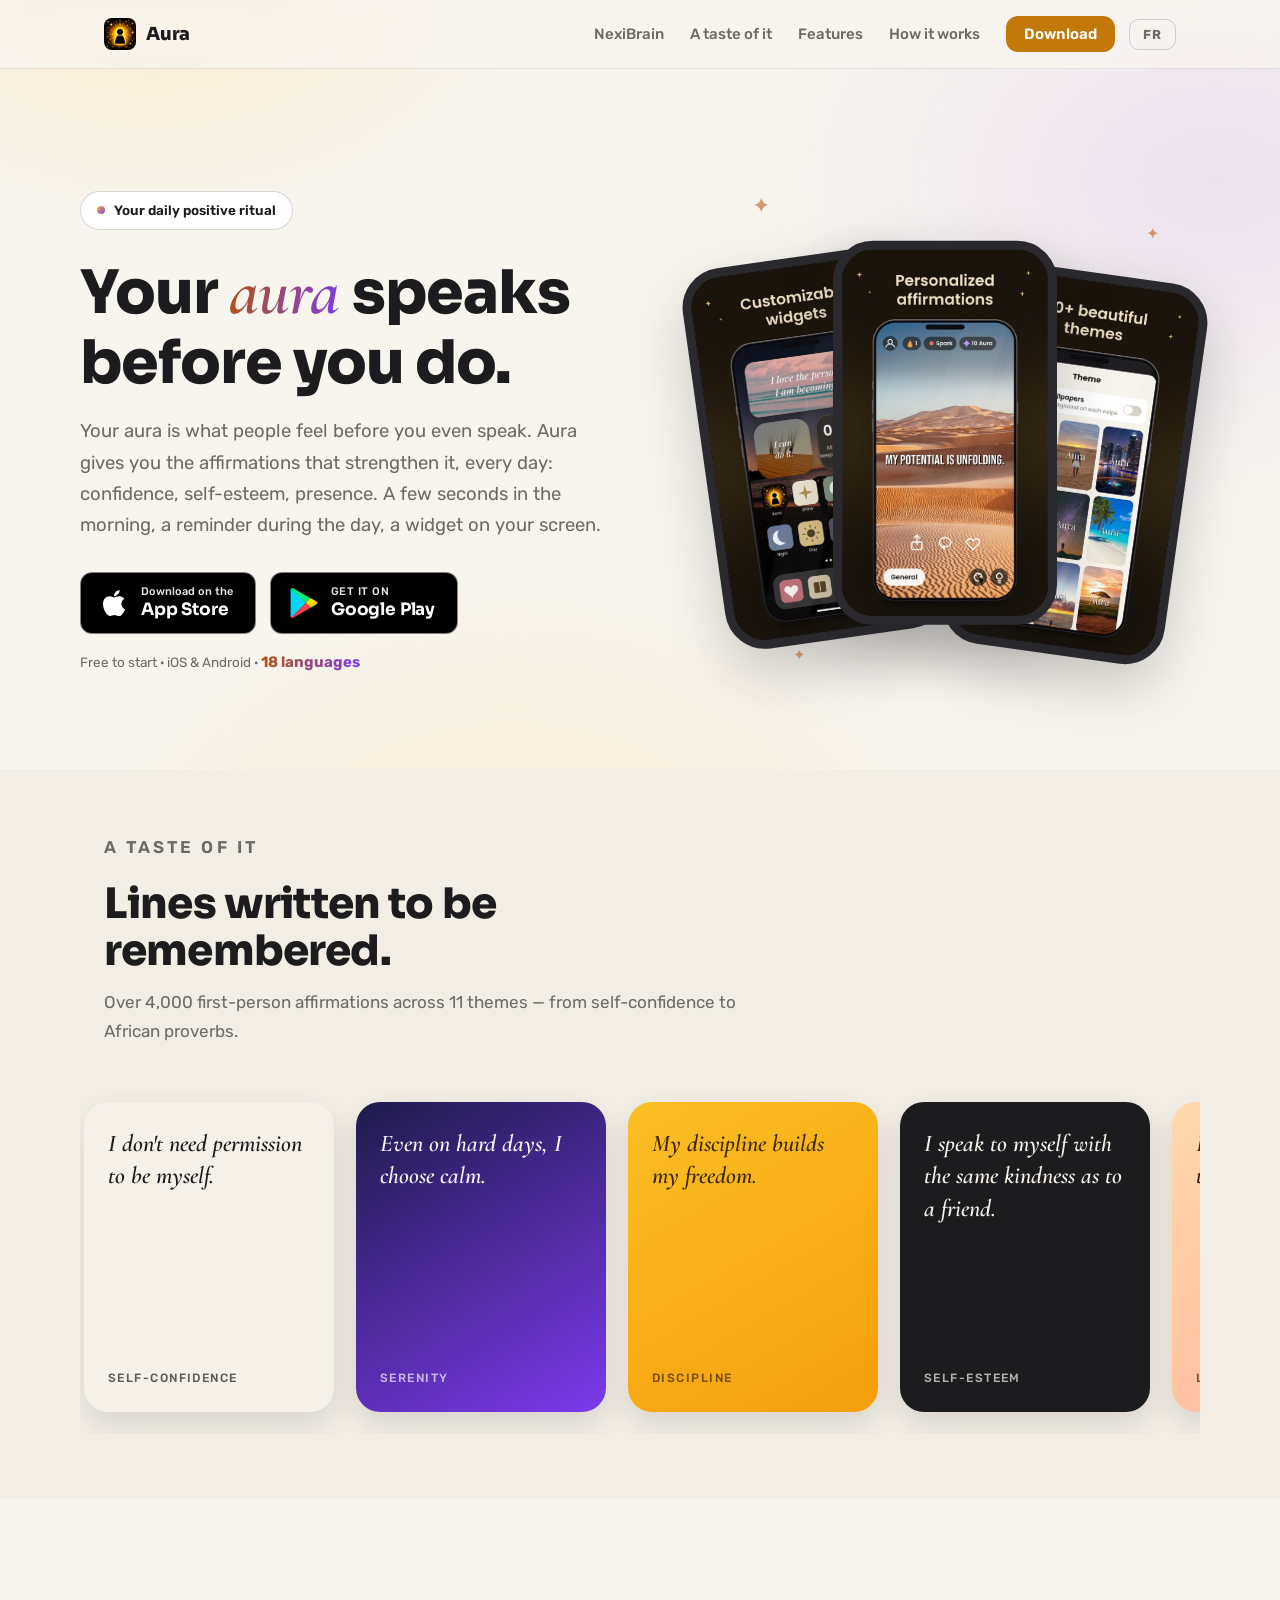
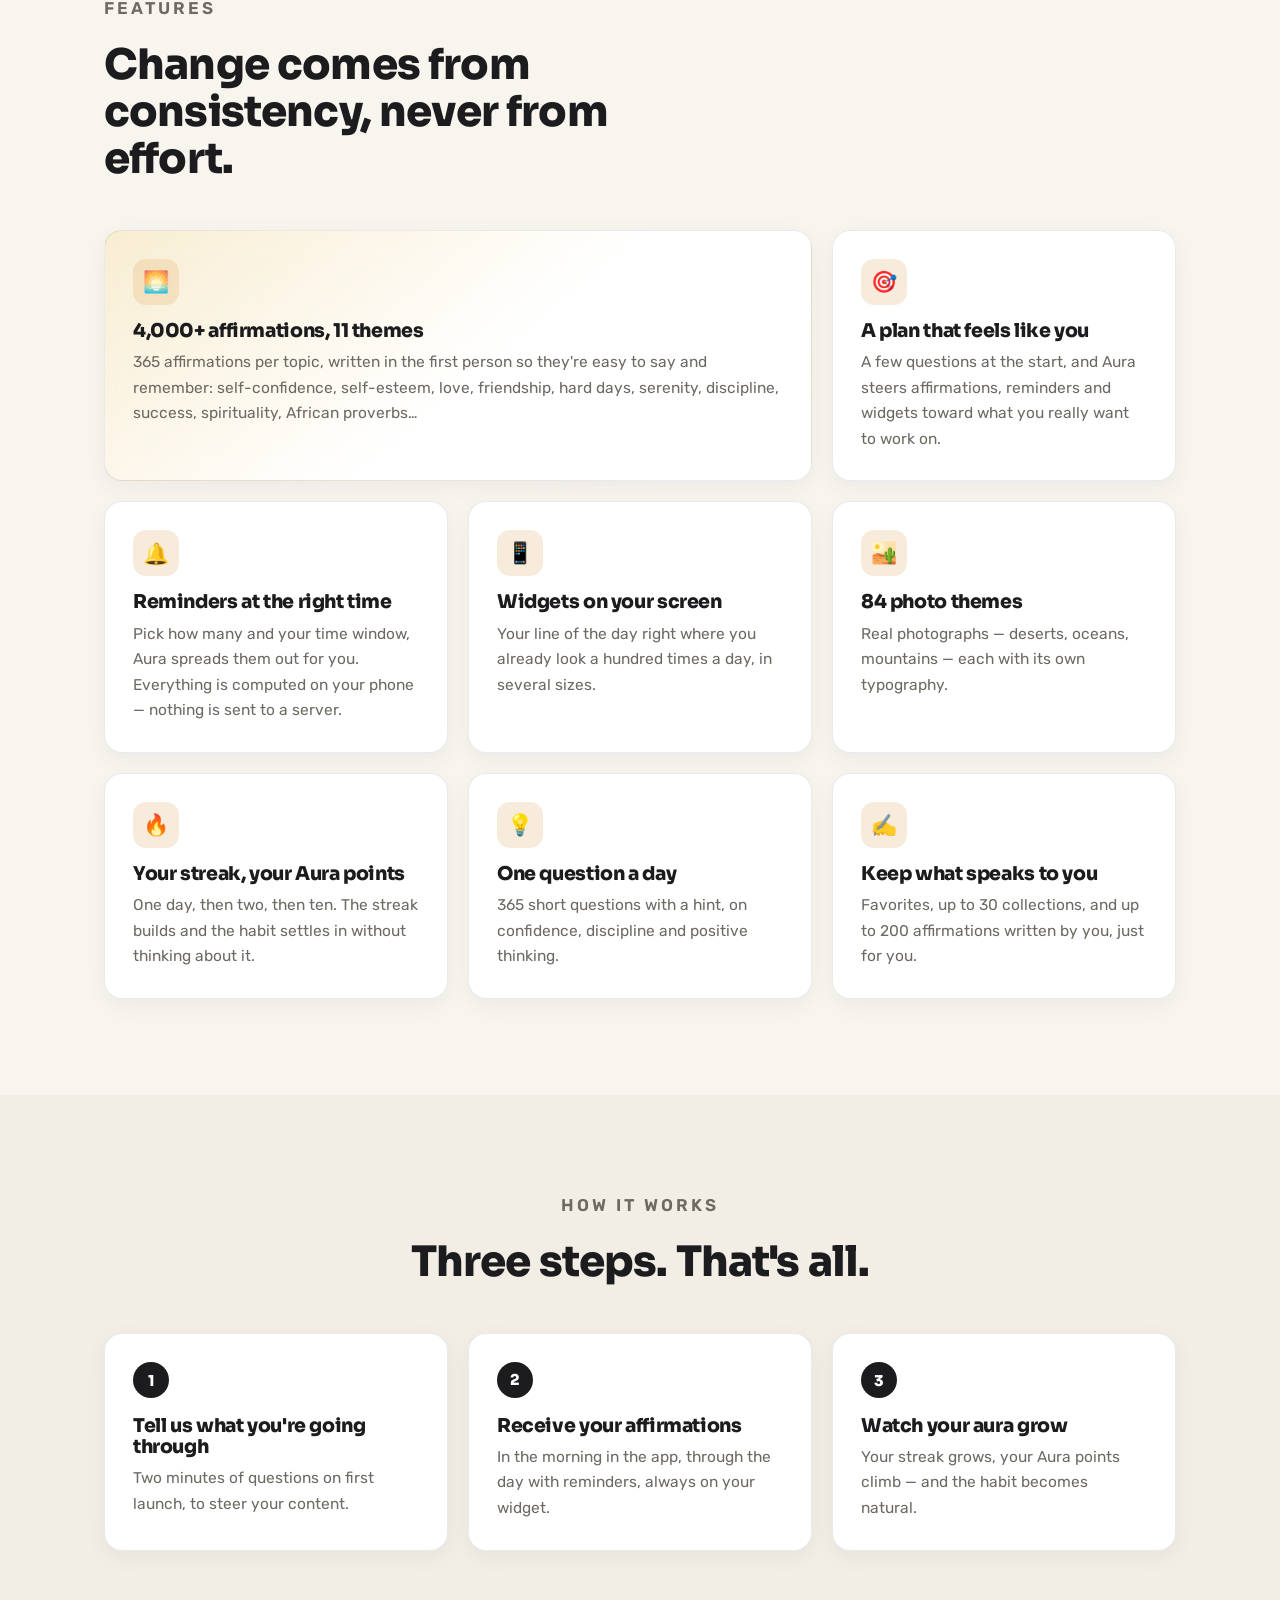
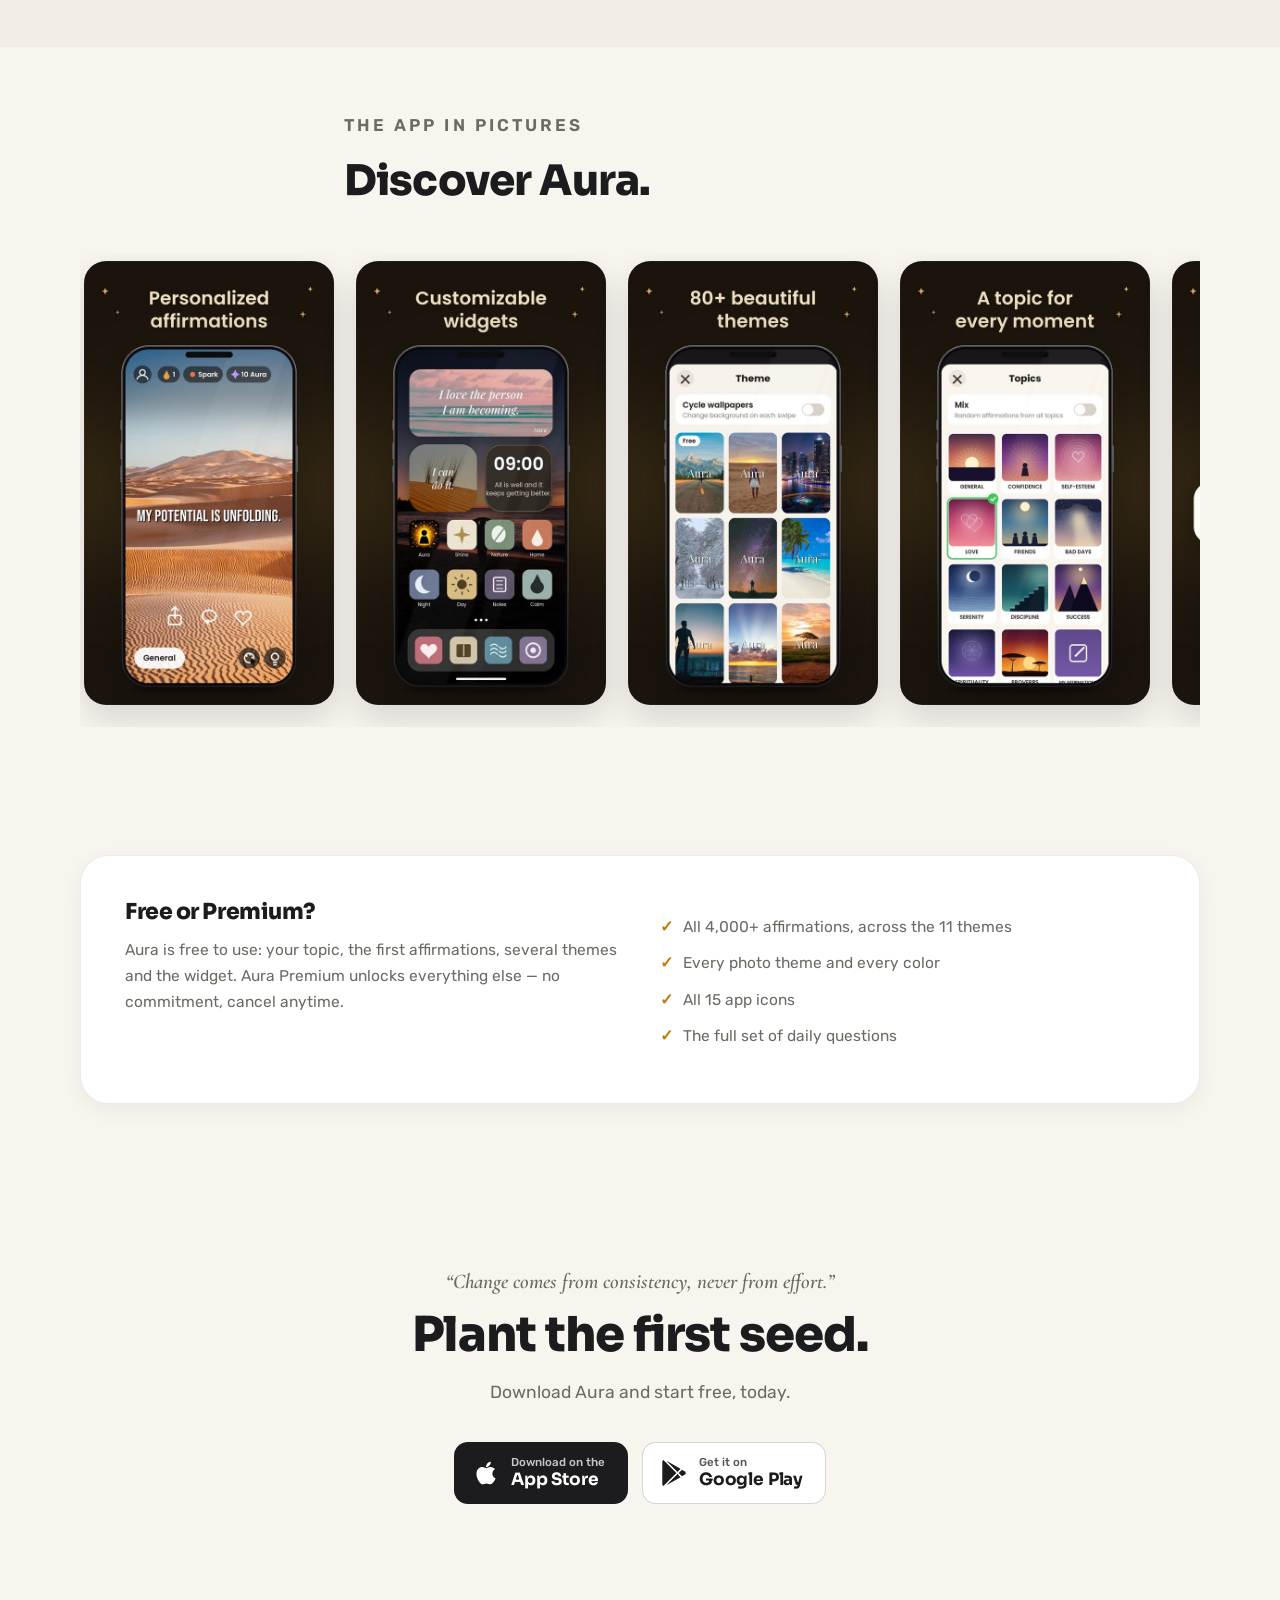
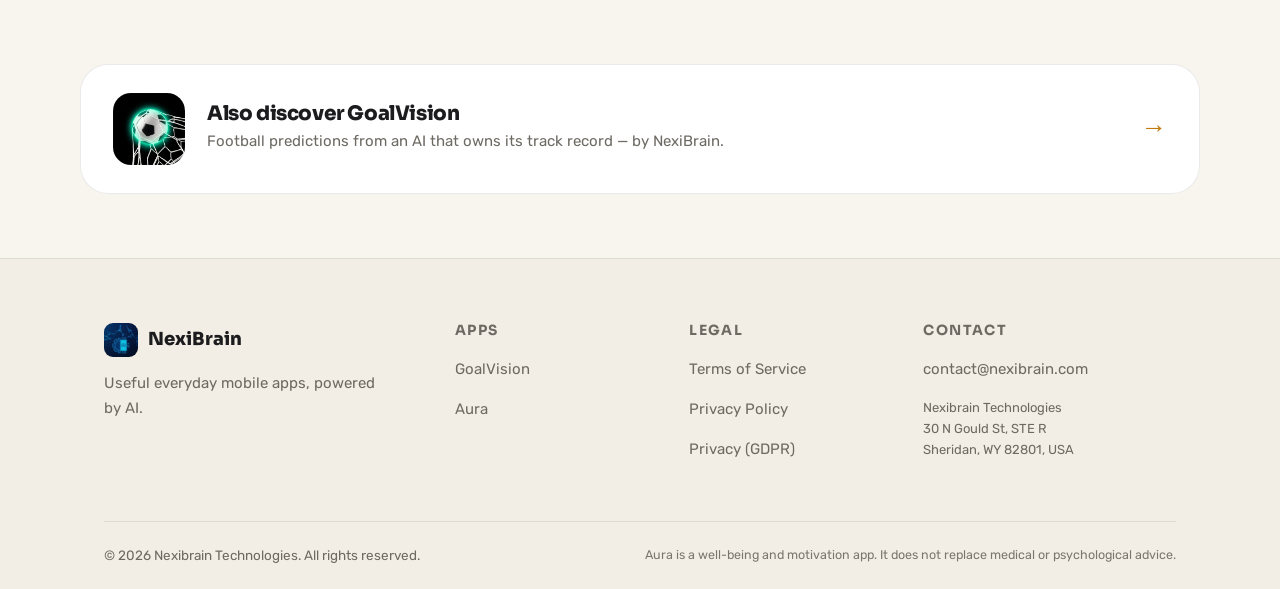
==== commit 882334a8: "feat(site): liens store via OneLink AppsFlyer avec pid/c dedies au site (fini le faux label tiktok_s" ====
--- a/aura/index.html
+++ b/aura/index.html
@@ -215,11 +215,11 @@
           <h1 class="reveal d1"><span data-fr="Ton ">Your </span><span class="serif">aura</span><span data-fr=" parle avant toi."> speaks before you do.</span></h1>
           <p class="lead reveal d2" data-fr="Ton aura, c'est ce que les autres ressentent avant même que tu parles. Aura te donne chaque jour les affirmations qui la renforcent : confiance, estime de toi, présence. Quelques secondes le matin, un rappel dans la journée, un widget sur ton écran.">Your aura is what people feel before you even speak. Aura gives you the affirmations that strengthen it, every day: confidence, self-esteem, presence. A few seconds in the morning, a reminder during the day, a widget on your screen.</p>
           <div class="store-badges reveal d3">
-            <a class="store-badge black" href="https://apps.apple.com/app/id6796895963" target="_blank" rel="noopener">
+            <a class="store-badge black" href="https://dailyaffirmations.onelink.me/thS7/womb1f2w?pid=website_social&amp;c=aura_site&amp;af_channel=nexibrain_site&amp;af_sub1=aura_page" target="_blank" rel="noopener">
               <svg viewBox="0 0 384 512" fill="currentColor" aria-hidden="true"><path d="M318.7 268.7c-.2-36.7 16.4-64.4 50-84.8-18.8-26.9-47.2-41.7-84.7-44.6-35.5-2.8-74.3 20.7-88.5 20.7-15 0-49.4-19.7-76.4-19.7C63.3 141.2 4 184.8 4 273.5q0 39.3 14.4 81.2c12.8 36.7 59 126.7 107.2 125.2 25.2-.6 43-17.9 75.8-17.9 31.8 0 48.3 17.9 76.4 17.9 48.6-.7 90.4-82.5 102.6-119.3-65.2-30.7-61.7-90-61.7-91.9zm-56.6-164.2c27.3-32.4 24.8-61.9 24-72.5-24.1 1.4-52 16.4-67.9 34.9-17.5 19.8-27.8 44.3-25.6 71.9 26.1 2 49.9-11.4 69.5-34.3z"/></svg>
               <span><small data-fr="Télécharger dans">Download on the</small><strong>App Store</strong></span>
             </a>
-            <a class="store-badge black" href="https://play.google.com/store/apps/details?id=nexibrain.boost.motivation" target="_blank" rel="noopener">
+            <a class="store-badge black" href="https://dailyaffirmations.onelink.me/thS7/womb1f2w?pid=website_social&amp;c=aura_site&amp;af_channel=nexibrain_site&amp;af_sub1=aura_page" target="_blank" rel="noopener">
               <svg viewBox="0 0 30 33.6" aria-hidden="true">
                 <path fill="#00d7fe" d="M.6.5C.2.9 0 1.6 0 2.4v28.8c0 .8.2 1.5.6 1.9l.1.1L16.9 17v-.4L.7.4l-.1.1z"/>
                 <path fill="#00ee76" d="M22.3 11.4 3.4.5C2.3-.1 1.3 0 .7.5l16.2 16.3 5.4-5.4z"/>
@@ -380,11 +380,11 @@
         <h2 class="reveal d1" data-fr="Plante la première graine.">Plant the first seed.</h2>
         <p class="reveal d1" data-fr="Télécharge Aura et commence gratuitement, dès aujourd'hui.">Download Aura and start free, today.</p>
         <div class="store-badges reveal d2">
-          <a class="store-badge ink" href="https://apps.apple.com/app/id6796895963" target="_blank" rel="noopener">
+          <a class="store-badge ink" href="https://dailyaffirmations.onelink.me/thS7/womb1f2w?pid=website_social&amp;c=aura_site&amp;af_channel=nexibrain_site&amp;af_sub1=aura_page" target="_blank" rel="noopener">
             <svg viewBox="0 0 384 512" fill="currentColor" aria-hidden="true"><path d="M318.7 268.7c-.2-36.7 16.4-64.4 50-84.8-18.8-26.9-47.2-41.7-84.7-44.6-35.5-2.8-74.3 20.7-88.5 20.7-15 0-49.4-19.7-76.4-19.7C63.3 141.2 4 184.8 4 273.5q0 39.3 14.4 81.2c12.8 36.7 59 126.7 107.2 125.2 25.2-.6 43-17.9 75.8-17.9 31.8 0 48.3 17.9 76.4 17.9 48.6-.7 90.4-82.5 102.6-119.3-65.2-30.7-61.7-90-61.7-91.9zm-56.6-164.2c27.3-32.4 24.8-61.9 24-72.5-24.1 1.4-52 16.4-67.9 34.9-17.5 19.8-27.8 44.3-25.6 71.9 26.1 2 49.9-11.4 69.5-34.3z"/></svg>
             <span><small data-fr="Télécharger dans">Download on the</small><strong>App Store</strong></span>
           </a>
-          <a class="store-badge paper" href="https://play.google.com/store/apps/details?id=nexibrain.boost.motivation" target="_blank" rel="noopener">
+          <a class="store-badge paper" href="https://dailyaffirmations.onelink.me/thS7/womb1f2w?pid=website_social&amp;c=aura_site&amp;af_channel=nexibrain_site&amp;af_sub1=aura_page" target="_blank" rel="noopener">
             <svg viewBox="0 0 512 512" fill="currentColor" aria-hidden="true"><path d="M325.3 234.3L104.6 13l280.8 161.2-60.1 60.1zM47 0C34 6.8 25.3 19.2 25.3 35.3v441.3c0 16.1 8.7 28.5 21.7 35.3l256.6-256L47 0zm425.2 225.6l-58.9-34.1-65.7 64.5 65.7 64.5 60.1-34.1c18-14.3 18-46.5-1.2-60.8zM104.6 499l280.8-161.2-60.1-60.1L104.6 499z"/></svg>
             <span><small data-fr="Disponible sur">Get it on</small><strong>Google Play</strong></span>
           </a>
